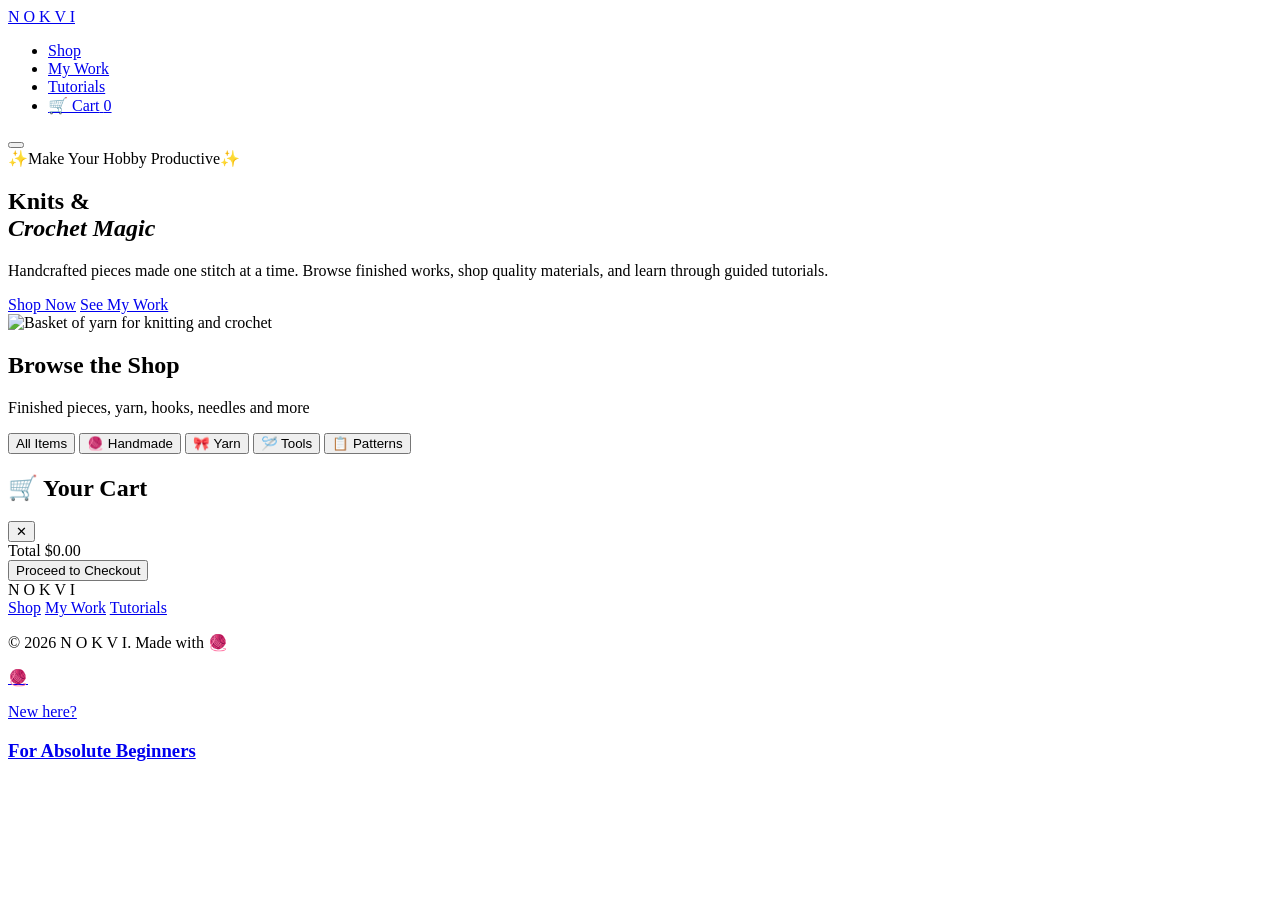
==== index.html @ 4a903697 "modified homepage" ====
<!DOCTYPE html>
<html lang="en">
<head>
  <meta charset="UTF-8" />
  <meta name="viewport" content="width=device-width, initial-scale=1.0" />
  <title>N O K V I — Handmade Knit & Crochet Shop</title>
  <link rel="preconnect" href="https://fonts.googleapis.com" />
  <link rel="preconnect" href="https://fonts.gstatic.com" crossorigin />
  <link href="https://fonts.googleapis.com/css2?family=Playfair+Display:ital,wght@0,700;1,400&family=Lato:wght@400;700&display=swap" rel="stylesheet" />
  <link rel="stylesheet" href="css/style.css" />
</head>
<body>

  <!-- ===== HEADER ===== -->
  <header class="site-header">
    <nav class="nav">
      <a href="index.html" class="nav__logo">N O K V I</a>
      <ul class="nav__links" id="navLinks">
        <li><a href="index.html" class="active">Shop</a></li>
        <li><a href="gallery.html">My Work</a></li>
        <li><a href="tutorials.html">Tutorials</a></li>
        <li>
          <a href="#" class="nav__cart-btn" id="cartOpenBtn" aria-label="Open cart">
            <span>🛒 Cart</span>
            <span class="cart-count" id="cartCount">0</span>
          </a>
        </li>
      </ul>
      <button class="nav__hamburger" id="hamburger" aria-label="Toggle navigation">
        <span></span><span></span><span></span>
      </button>
    </nav>
  </header>

  <!-- ===== HERO ===== -->
  <section class="hero">
    <div class="hero__inner">
      <div class="hero__text">
        <span class="hero__badge">✨Make Your Hobby Productive✨</span>
        <h1 class="hero__title">Knits &<br><em>Crochet Magic</em></h1>
        <p class="hero__subtitle">
          Handcrafted pieces made one stitch at a time. Browse finished works,
          shop quality materials, and learn through guided tutorials.
        </p>
        <div class="hero__actions">
          <a href="#products" class="btn btn--primary">Shop Now</a>
          <a href="gallery.html" class="btn btn--outline">See My Work</a>
        </div>
      </div>
      <div class="hero__image">
        <div class="hero__image-placeholder">
  <img src="assets/basket_of_yarn.jpg" alt="Basket of yarn for knitting and crochet">
 </div>
    </div>
  </section>

  <!-- ===== MAIN SHOP ===== -->
  <main>
    <div class="section" id="products">
      <div class="section__header">
        <h2>Browse the Shop</h2>
        <p>Finished pieces, yarn, hooks, needles and more</p>
      </div>

      <!-- Filter bar -->
      <div class="filter-bar" id="filterBar" role="group" aria-label="Filter products by category">
        <button class="filter-btn active" data-filter="all">All Items</button>
        <button class="filter-btn" data-filter="handmade">🧶 Handmade</button>
        <button class="filter-btn" data-filter="yarn">🎀 Yarn</button>
        <button class="filter-btn" data-filter="tools">🪡 Tools</button>
        <button class="filter-btn" data-filter="patterns">📋 Patterns</button>
      </div>

      <!-- Products grid -->
      <div class="products-grid" id="productsGrid" aria-live="polite"></div>
    </div>
  </main>

  <!-- ===== CART SIDEBAR ===== -->
  <div class="cart-overlay" id="cartOverlay" role="dialog" aria-modal="true" aria-label="Shopping cart"></div>
  <aside class="cart-sidebar" id="cartSidebar">
    <div class="cart-sidebar__header">
      <h2>🛒 Your Cart</h2>
      <button class="cart-close-btn" id="cartCloseBtn" aria-label="Close cart">✕</button>
    </div>
    <div class="cart-items" id="cartItems"></div>
    <div class="cart-sidebar__footer">
      <div class="cart-total">
        <span>Total</span>
        <span id="cartTotal">$0.00</span>
      </div>
      <button class="btn btn--primary btn--full" id="checkoutBtn">Proceed to Checkout</button>
    </div>
  </aside>

  <!-- ===== TOAST ===== -->
  <div class="toast" id="toast" role="alert" aria-live="assertive"></div>

  <!-- ===== FOOTER ===== -->
  <footer class="site-footer">
    <div class="footer__inner">
      <div class="footer__logo">N O K V I</div>
      <nav class="footer__links">
        <a href="index.html">Shop</a>
        <a href="gallery.html">My Work</a>
        <a href="tutorials.html">Tutorials</a>
      </nav>
      <p class="footer__copy">© 2026 N O K V I. Made with 🧶</p>
    </div>
  </footer>

  <script type="module" src="js/main.js"></script>

  <div class="beginner-float">

  <a href="begginers.html" class="beginner-float__card">

    <div class="beginner-float__icon">🧶</div>

    <div>
      <p class="beginner-float__small">
        New here?
      </p>

      <h3 class="beginner-float__title">
        For Absolute Beginners
      </h3>
    </div>

  </a>

</div>
 

</body>
</html>
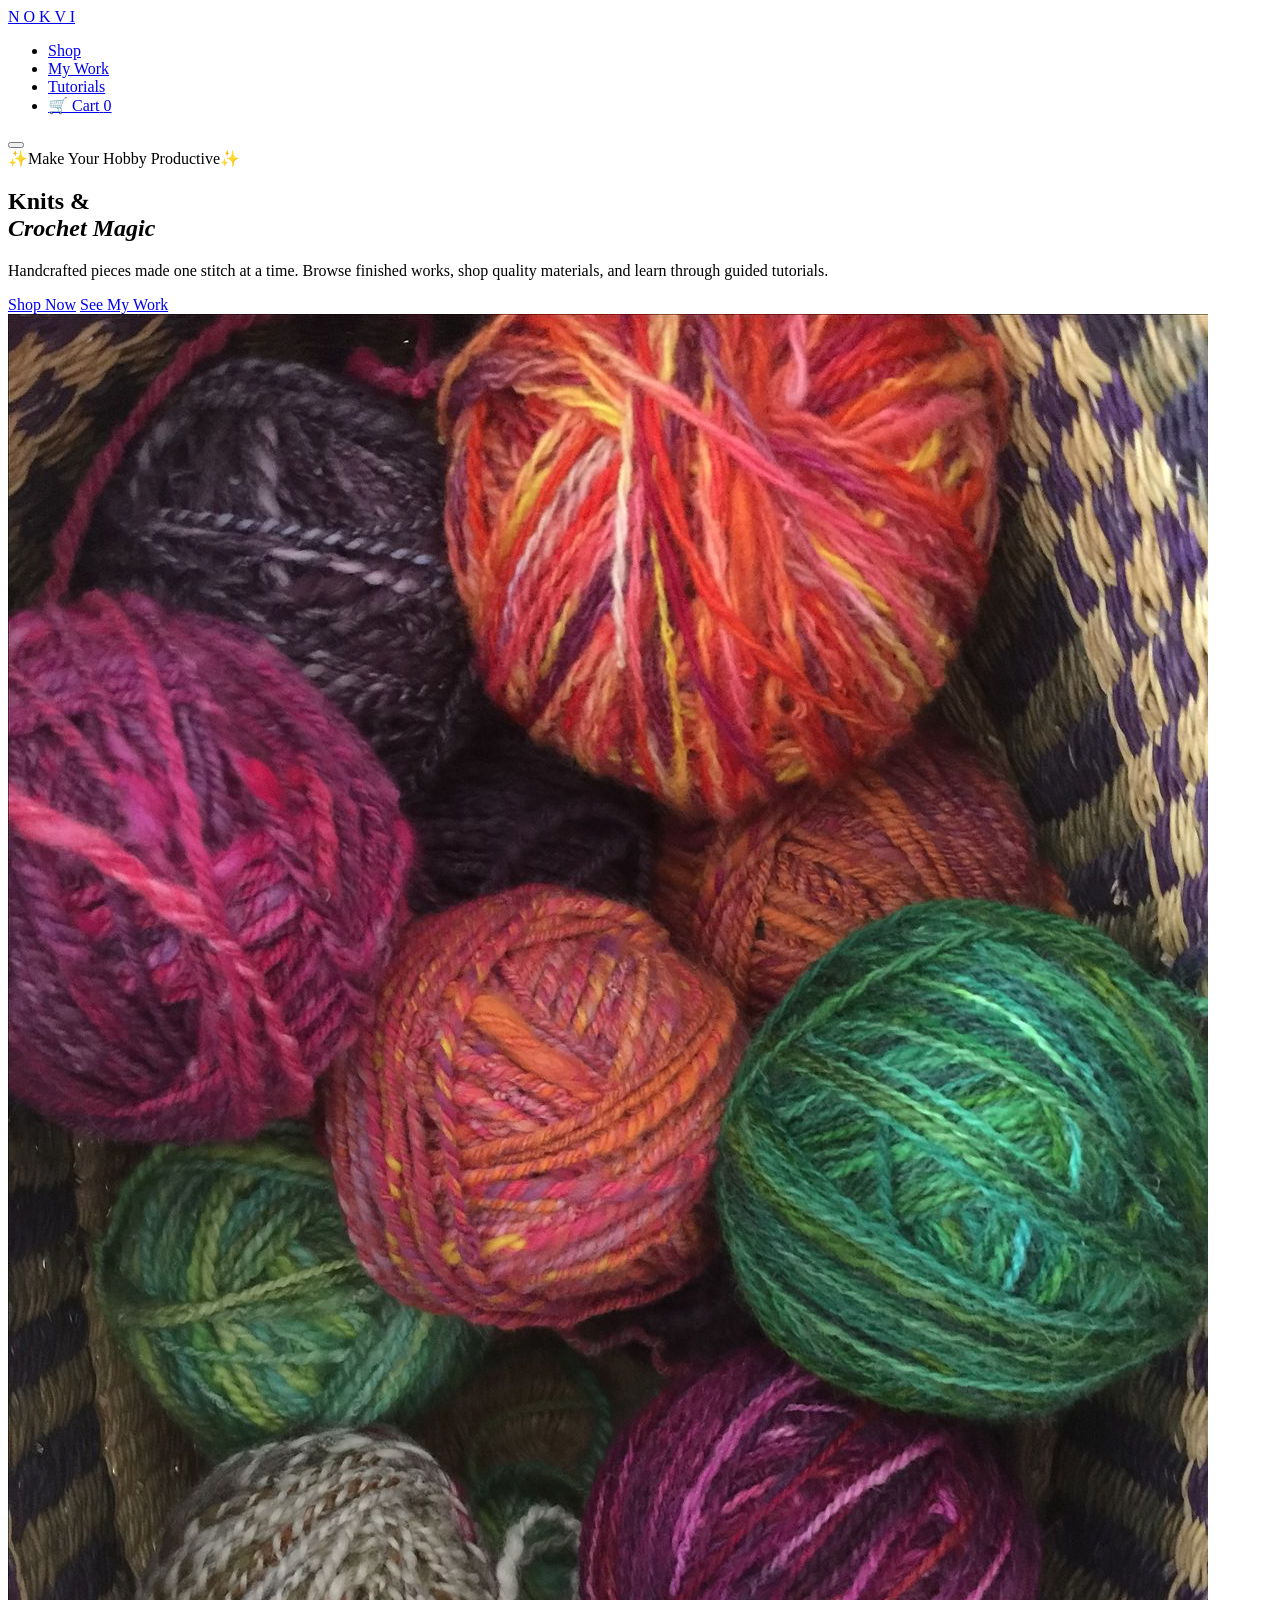
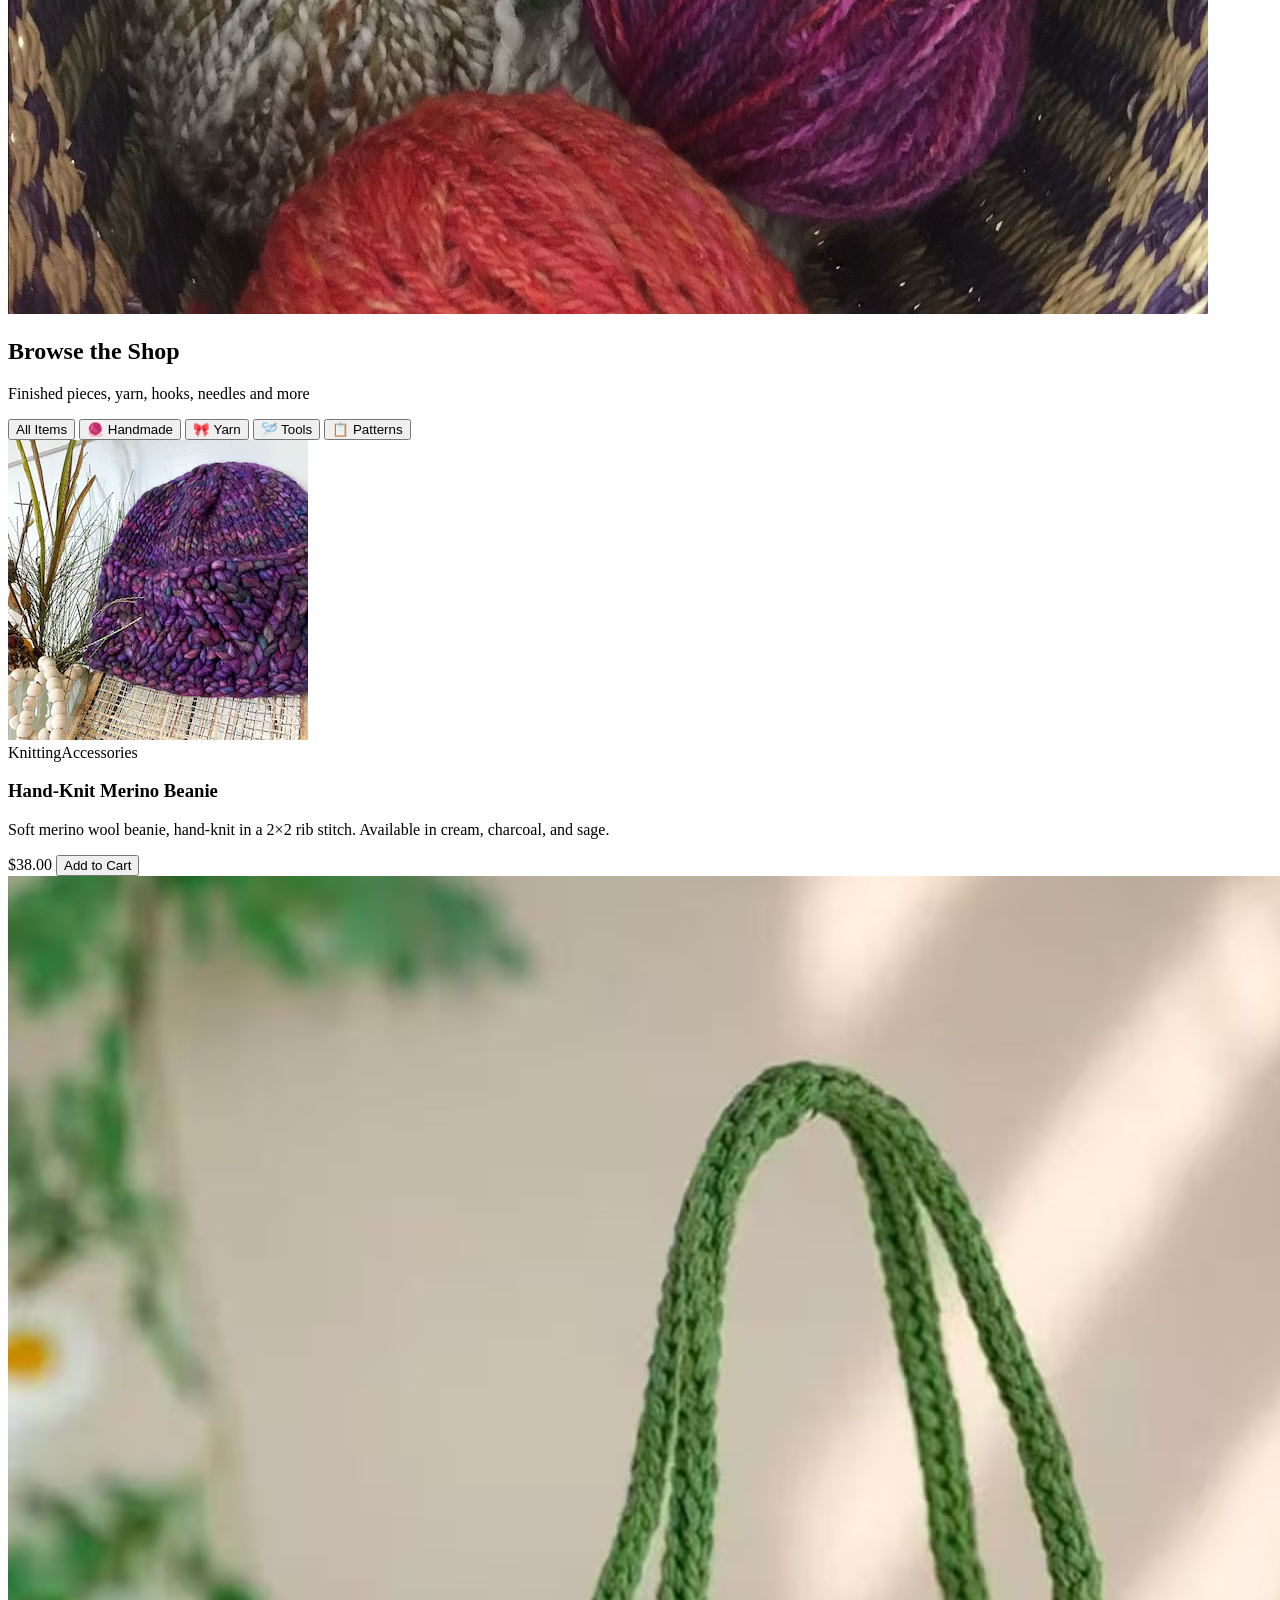
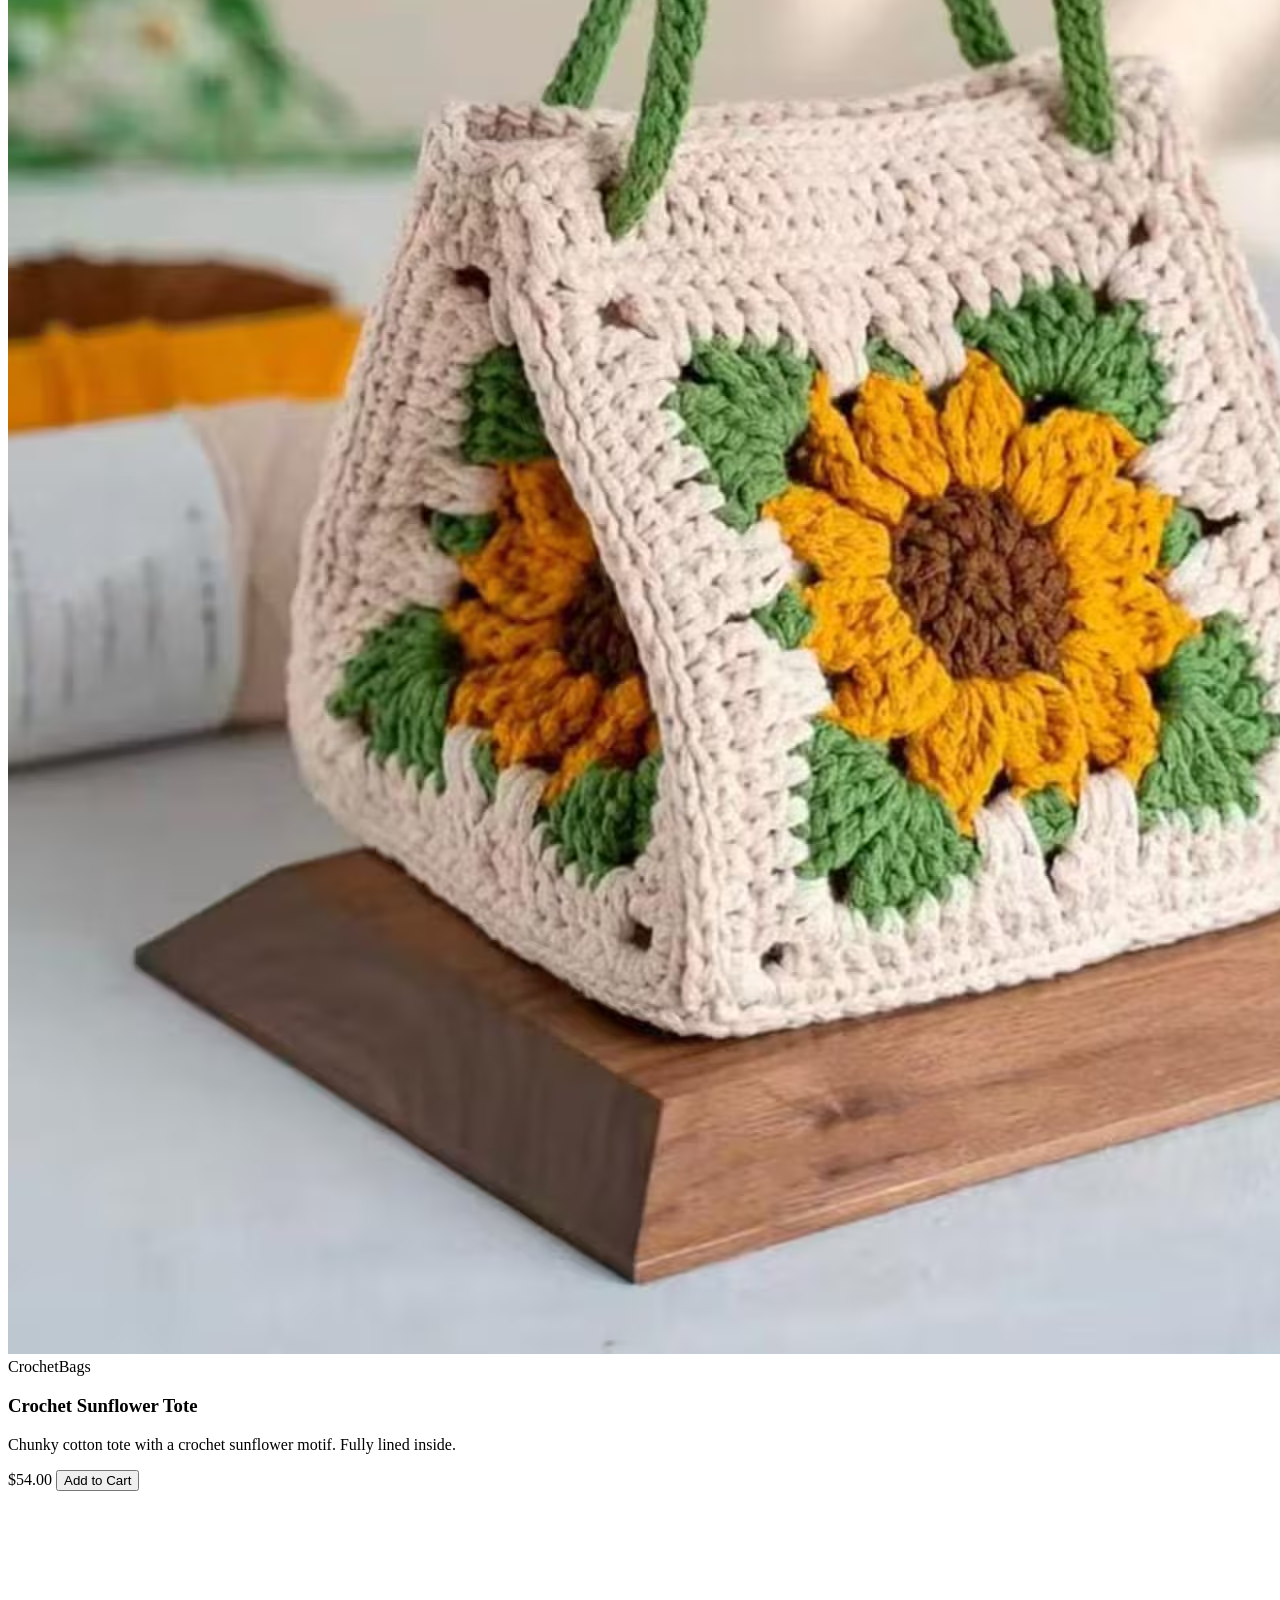
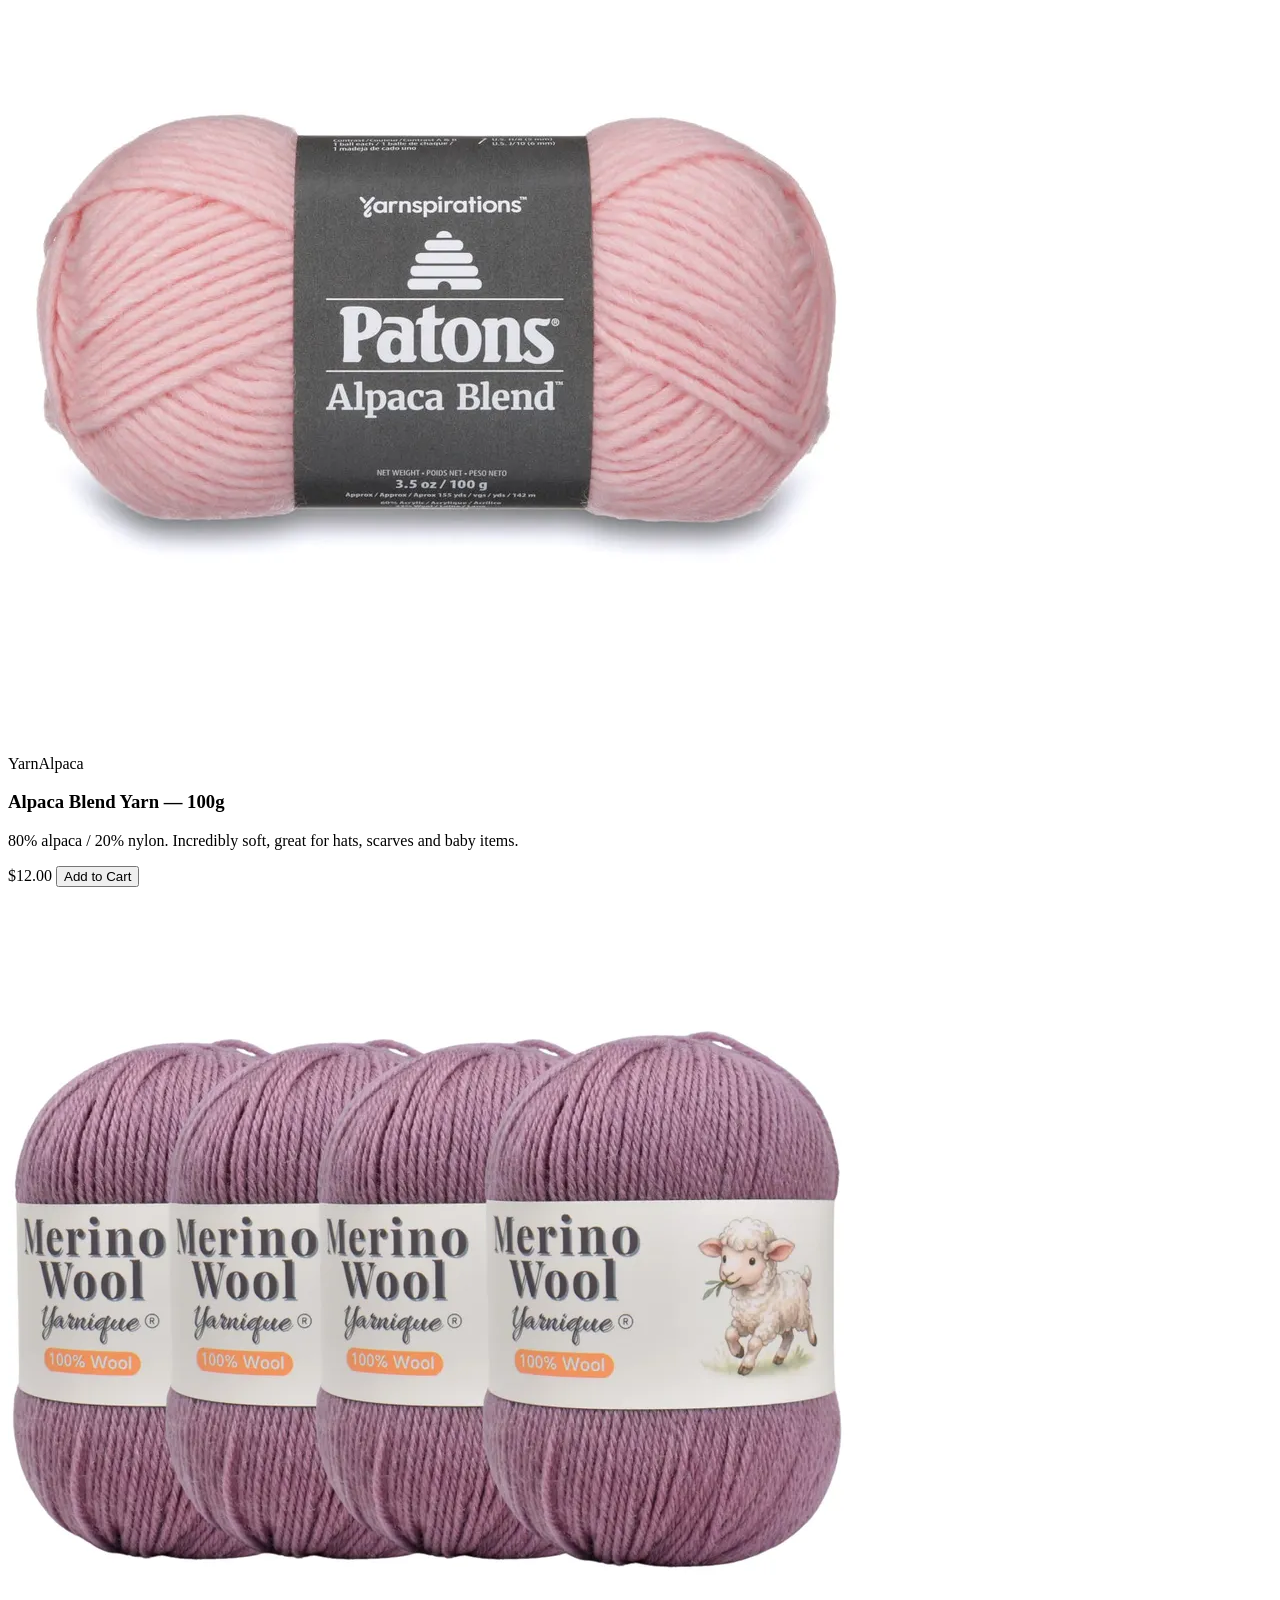
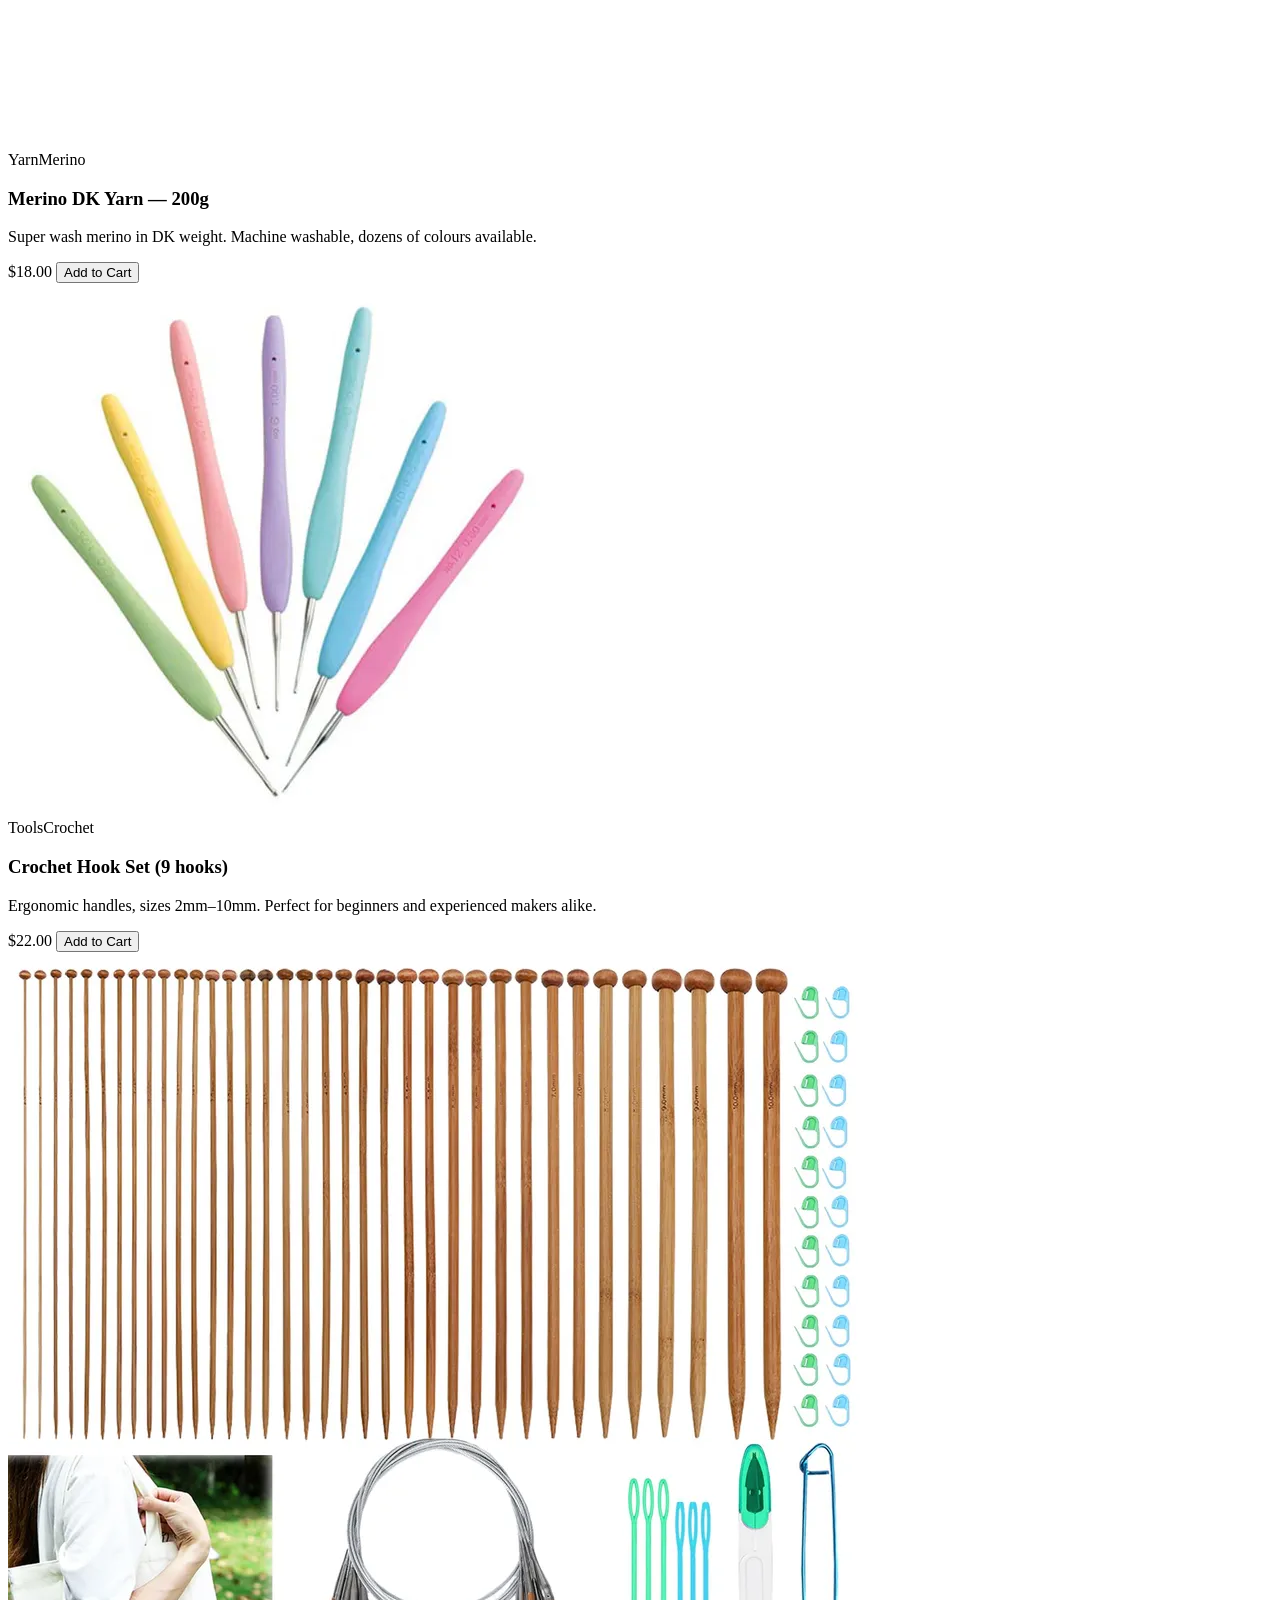
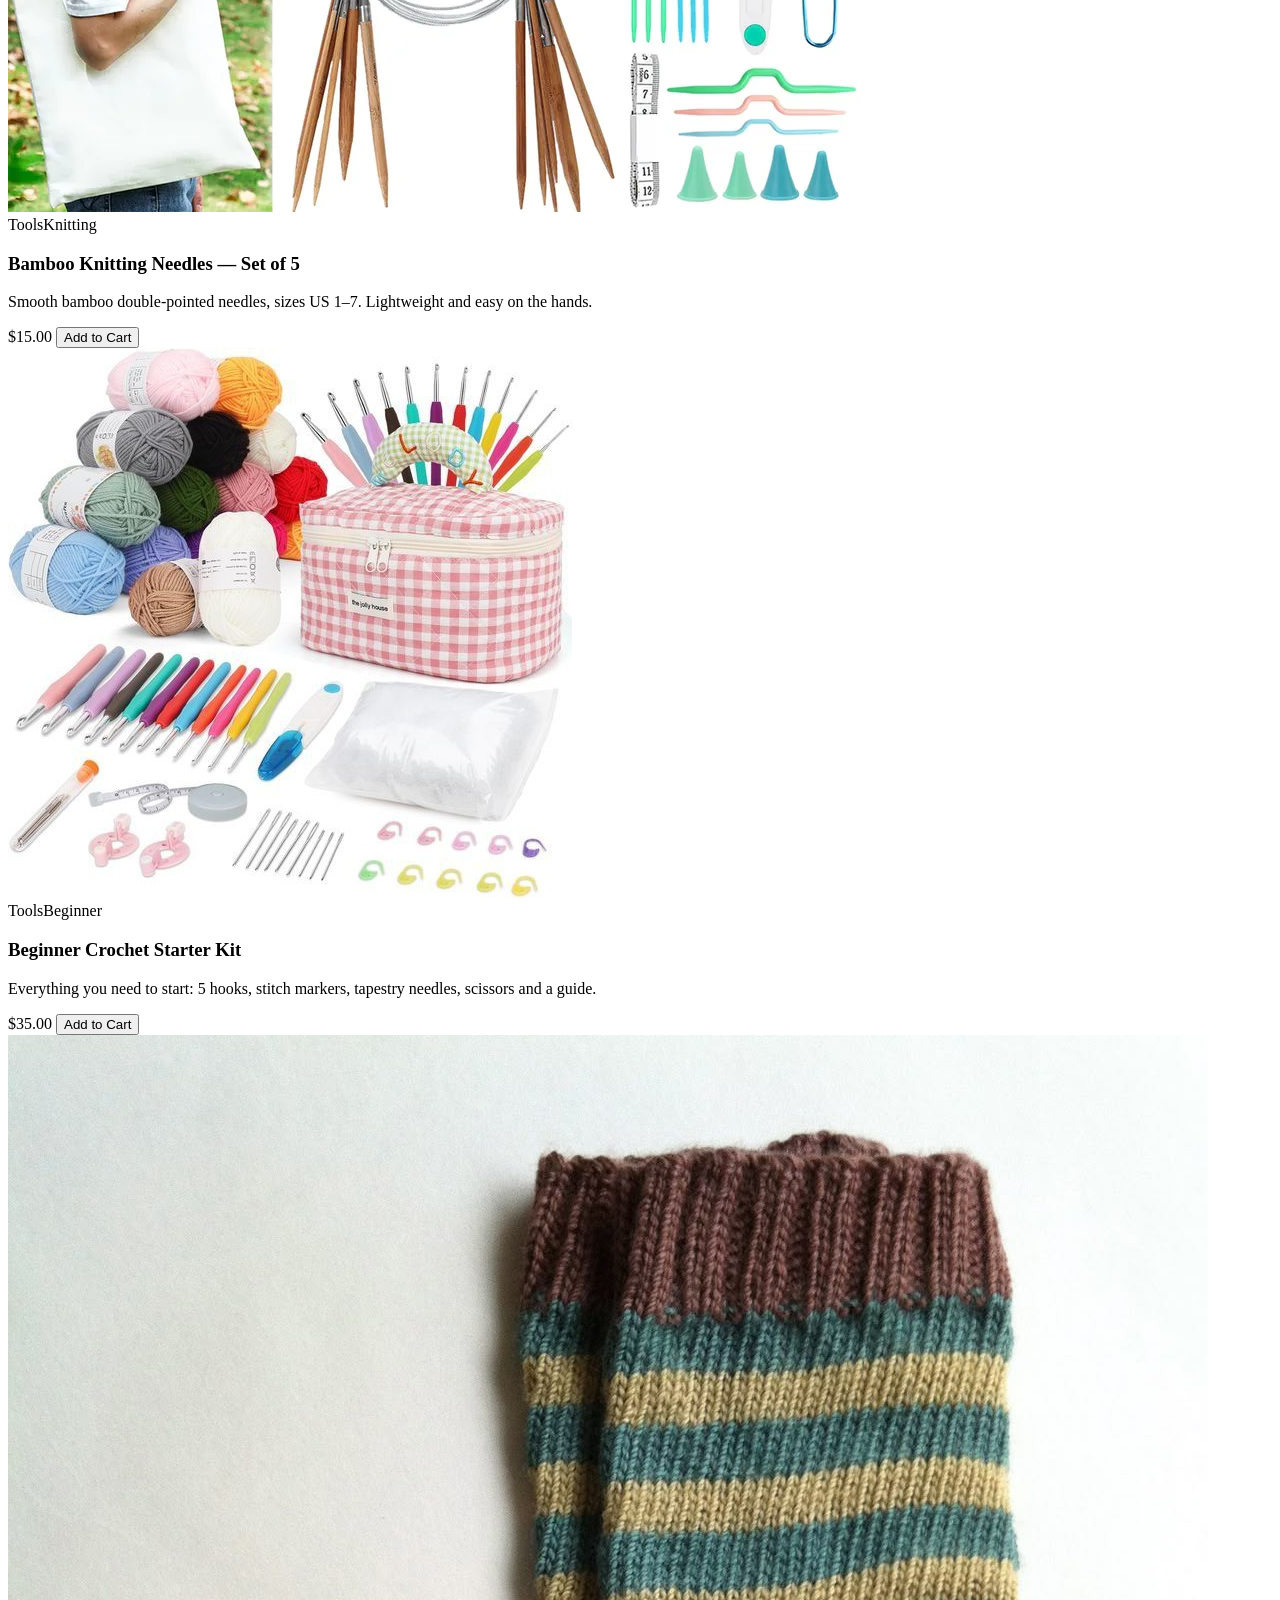
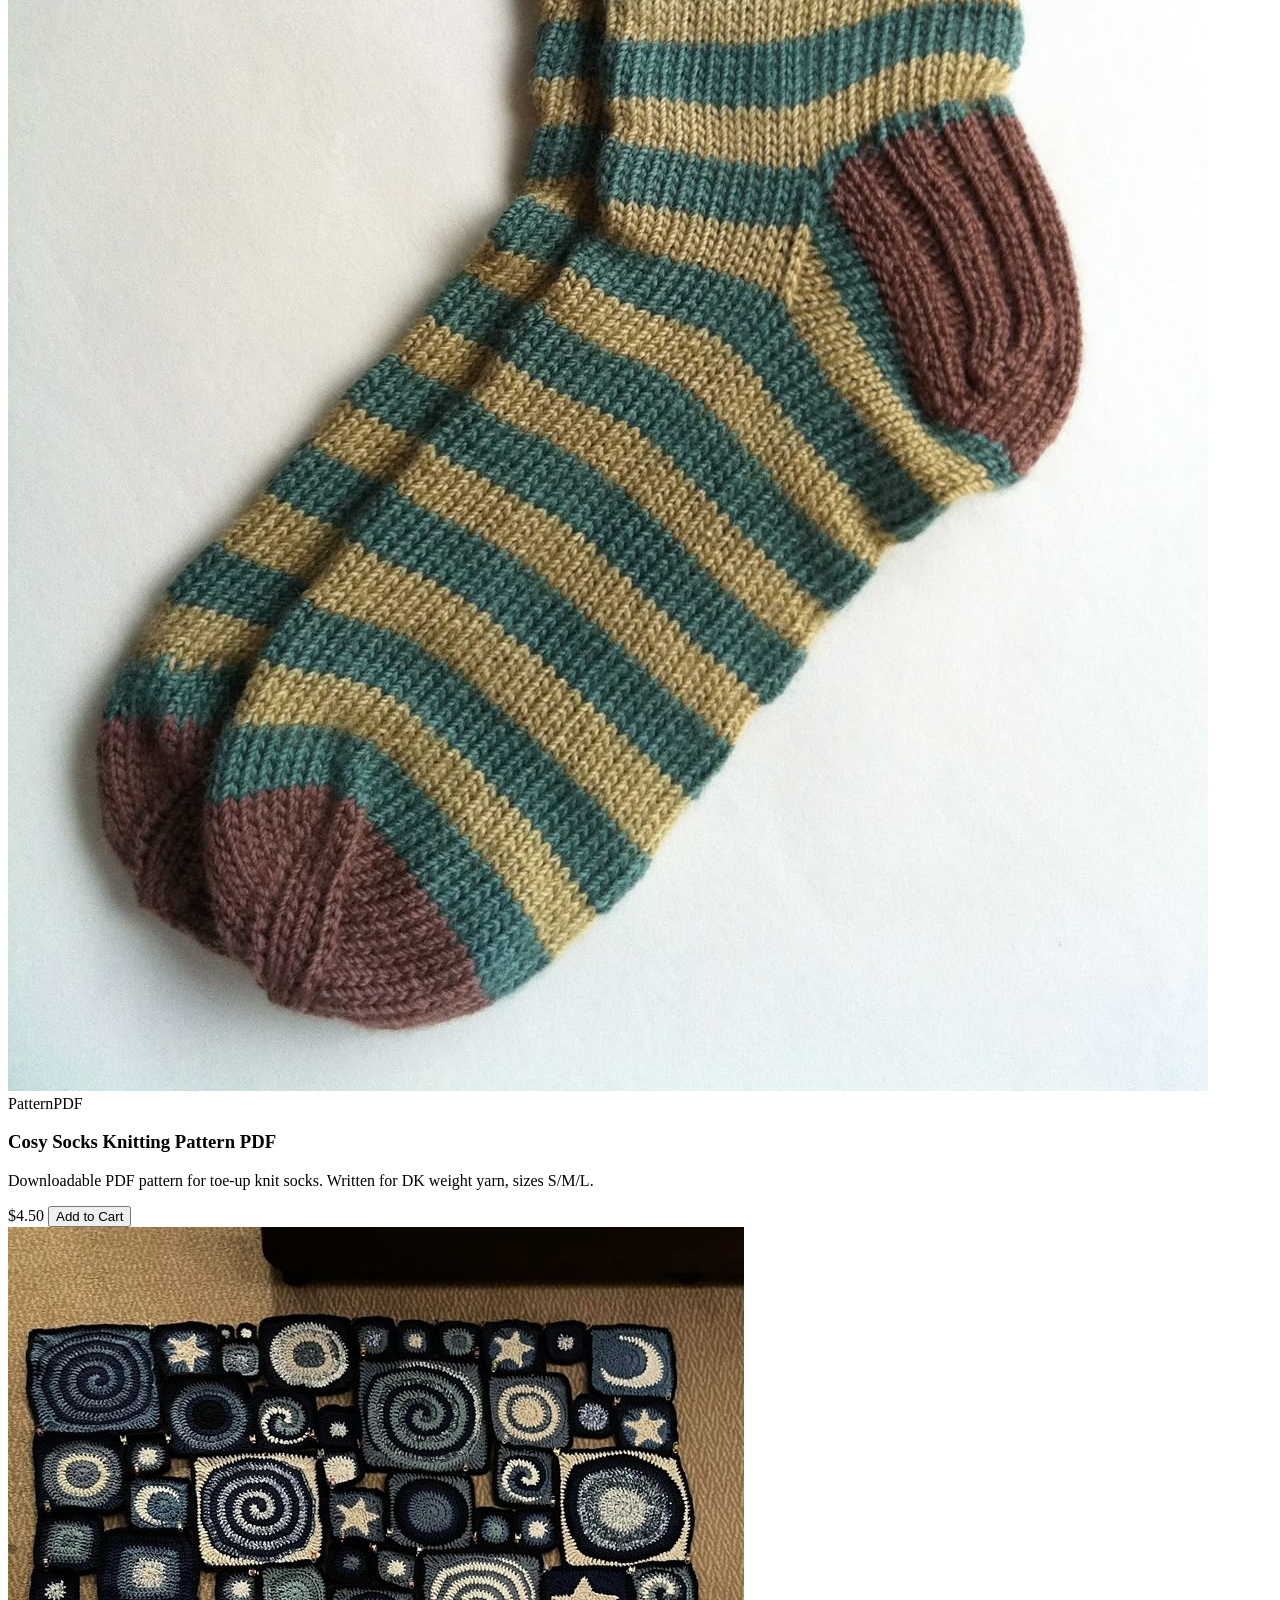
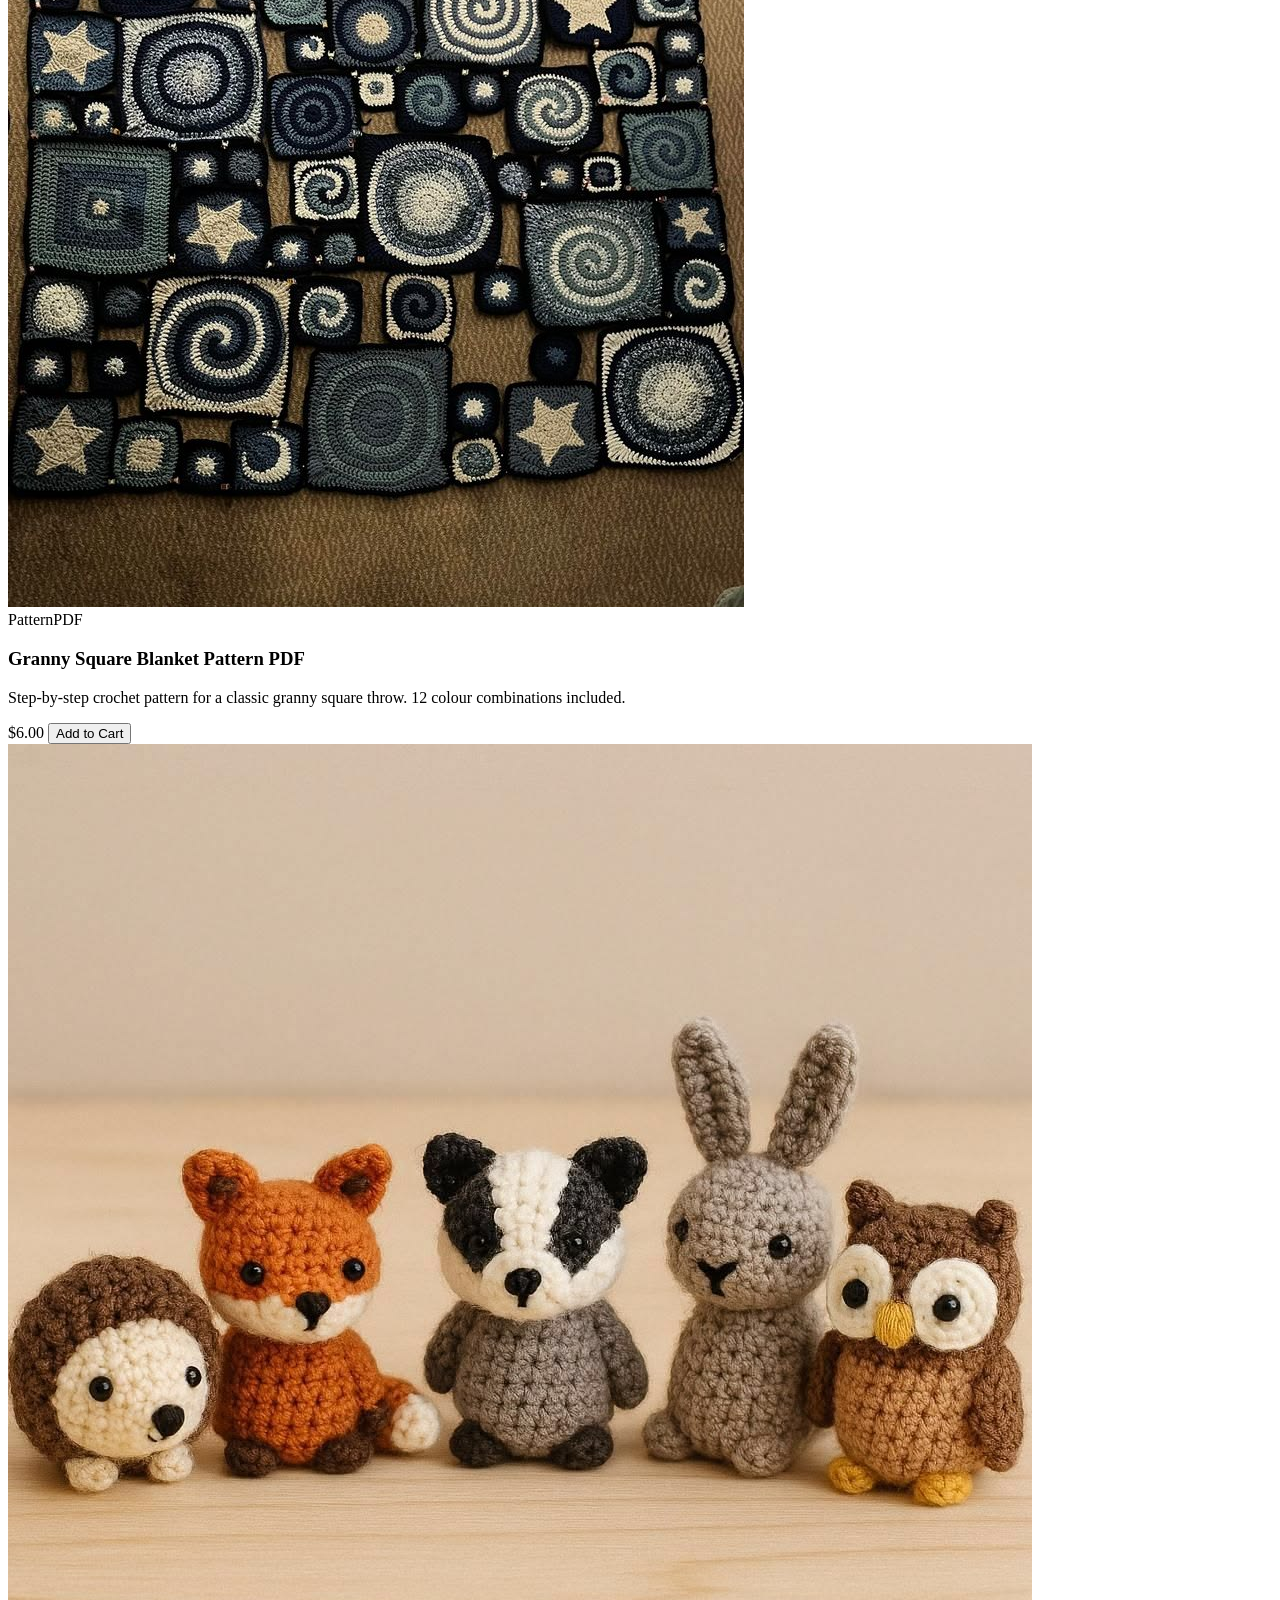
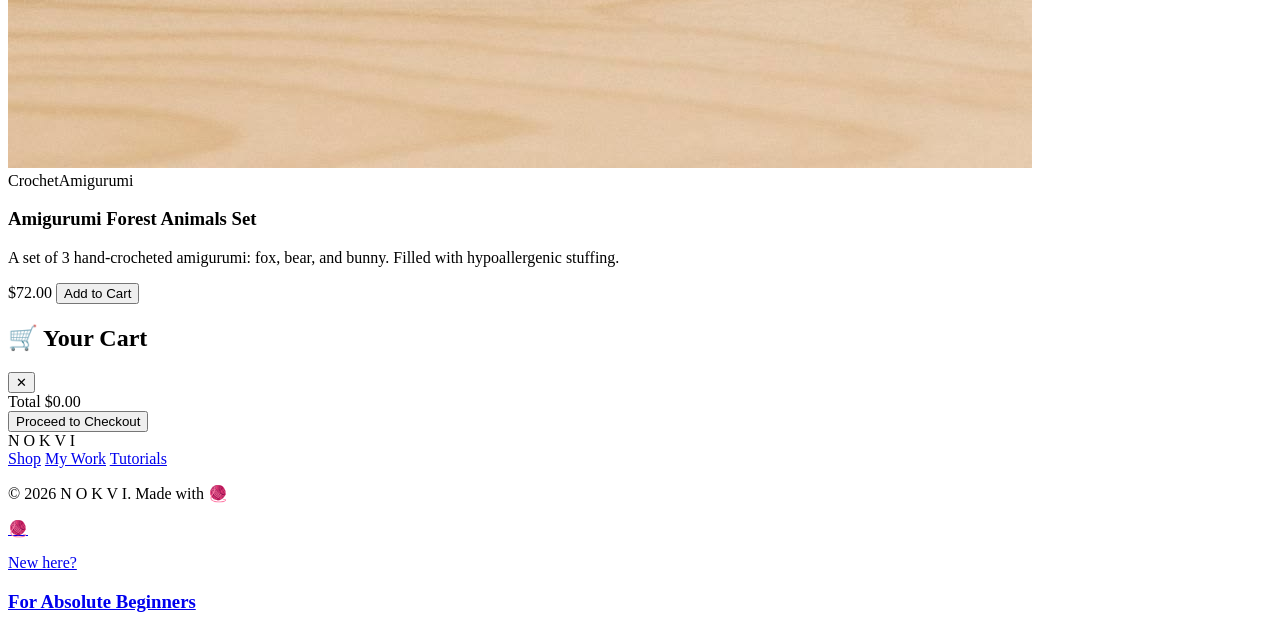
==== commit 03452471: "separated css file and devided them nice and clear, changed link names" ====
--- a/index.html
+++ b/index.html
@@ -7,7 +7,9 @@
   <link rel="preconnect" href="https://fonts.googleapis.com" />
   <link rel="preconnect" href="https://fonts.gstatic.com" crossorigin />
   <link href="https://fonts.googleapis.com/css2?family=Playfair+Display:ital,wght@0,700;1,400&family=Lato:wght@400;700&display=swap" rel="stylesheet" />
-  <link rel="stylesheet" href="css/style.css" />
+  
+  <link rel="stylesheet" href="base.css">
+  <link rel="stylesheet" href="home.css">
 </head>
 <body>
 
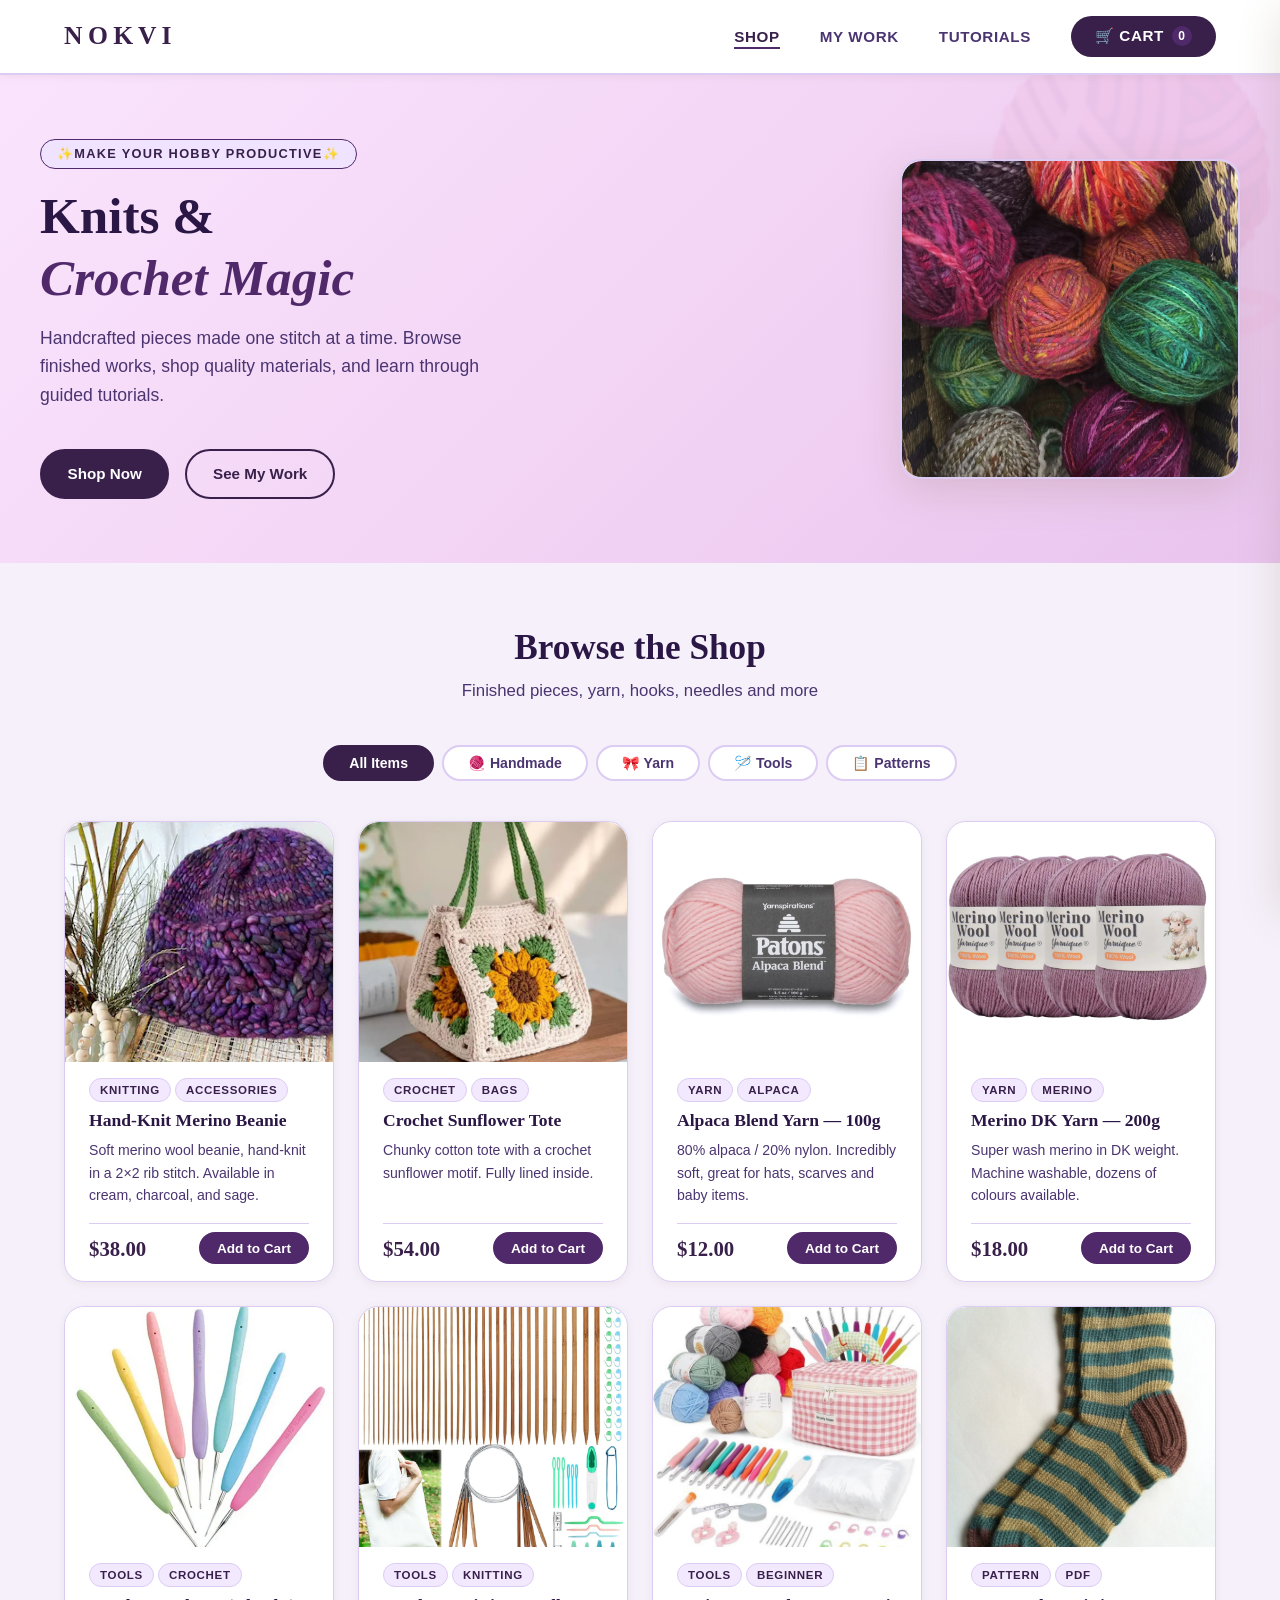
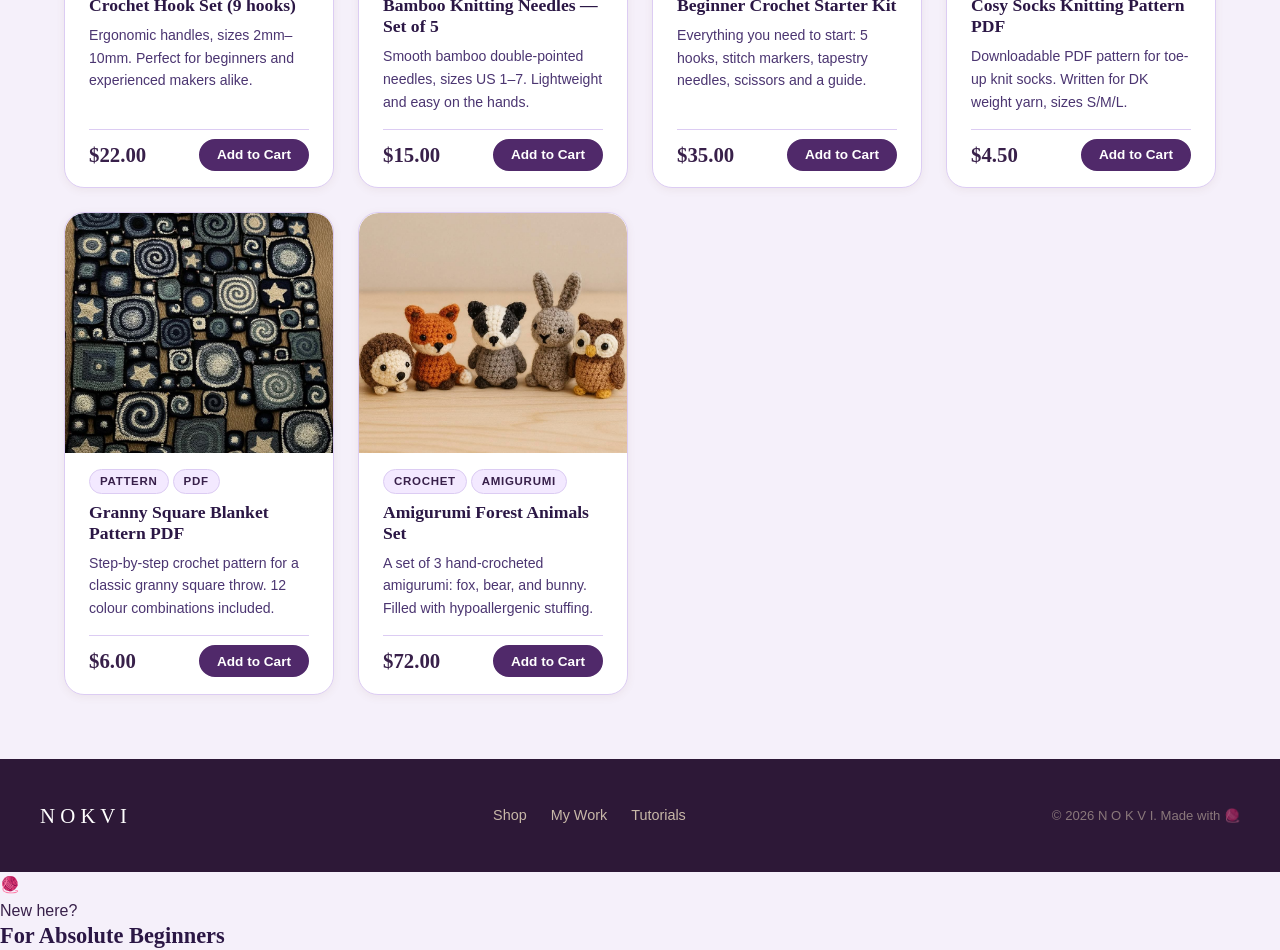
==== commit 64ef1f84: "home shmome" ====
--- a/index.html
+++ b/index.html
@@ -8,8 +8,8 @@
   <link rel="preconnect" href="https://fonts.gstatic.com" crossorigin />
   <link href="https://fonts.googleapis.com/css2?family=Playfair+Display:ital,wght@0,700;1,400&family=Lato:wght@400;700&display=swap" rel="stylesheet" />
   
-  <link rel="stylesheet" href="base.css">
-  <link rel="stylesheet" href="home.css">
+  <link rel="stylesheet" href="css/base.css">
+  <link rel="stylesheet" href="css/home.css">
 </head>
 <body>
 
--- a/css/base.css
+++ b/css/base.css
@@ -0,0 +1,452 @@
+/* =============================================
+   CSS CUSTOM PROPERTIES
+   ============================================= */
+:root {
+  --color-bg: #f5f0fa;
+  --color-surface: #ffffff;
+
+  --color-primary: #38204a;
+  --color-primary-light: #4c266a;
+
+  --color-accent: #50296a;
+  --color-accent-soft: #efe3ff;
+
+  --color-text: #2b1745;
+  --color-text-muted: #4b3571;
+
+  --color-border: #dcccf3;
+
+  --color-success: #5a8a6a;
+  --color-error: #b05050;
+
+  --color-tag-bg: #f3e9ff;
+
+  --font-display: 'Playfair Display', Georgia, serif;
+  --font-body: 'Lato', 'Helvetica Neue', sans-serif;
+
+  --space-xs: 0.25rem;
+  --space-sm: 0.5rem;
+  --space-md: 1rem;
+  --space-lg: 1.5rem;
+  --space-xl: 2.5rem;
+  --space-2xl: 4rem;
+
+  --radius-sm: 4px;
+  --radius-md: 10px;
+  --radius-lg: 20px;
+  --radius-full: 999px;
+
+  --shadow-sm: 0 2px 8px rgba(124, 92, 62, 0.08);
+  --shadow-md: 0 6px 24px rgba(124, 92, 62, 0.13);
+  --shadow-lg: 0 12px 40px rgba(124, 92, 62, 0.18);
+
+  --transition: 0.22s ease;
+}
+
+/* =============================================
+   RESET & BASE
+   ============================================= */
+*, *::before, *::after { box-sizing: border-box; margin: 0; padding: 0; }
+
+html { scroll-behavior: smooth; }
+
+body {
+  font-family: var(--font-body);
+  background: var(--color-bg);
+  color: var(--color-text);
+  line-height: 1.6;
+  min-height: 100vh;
+  display: flex;
+  flex-direction: column;
+}
+
+img { max-width: 100%; height: auto; display: block; }
+
+a { color: var(--color-primary); text-decoration: none; }
+
+ul { list-style: none; }
+
+/* =============================================
+   TYPOGRAPHY
+   ============================================= */
+h1, h2, h3, h4 {
+  font-family: var(--font-display);
+  font-weight: 700;
+  line-height: 1.2;
+  color: var(--color-text);
+}
+
+h1 { font-size: clamp(2rem, 5vw, 3.2rem); }
+h2 { font-size: clamp(1.5rem, 3vw, 2.2rem); }
+h3 { font-size: clamp(1.1rem, 2vw, 1.4rem); }
+
+/* =============================================
+   HEADER & NAV
+   ============================================= */
+.site-header {
+  background: var(--color-surface);
+  border-bottom: 2px solid var(--color-border);
+  position: sticky;
+  top: 0;
+  z-index: 100;
+  box-shadow: var(--shadow-sm);
+}
+
+.nav {
+  max-width: 1200px;
+  margin: 0 auto;
+  padding: var(--space-md) var(--space-lg);
+  display: flex;
+  align-items: center;
+  justify-content: space-between;
+  gap: var(--space-md);
+}
+
+.nav__logo {
+  font-family: var(--font-display);
+  font-size: 1.6rem;
+  font-weight: 700;
+  color: var(--color-primary);
+  letter-spacing: -0.5px;
+  white-space: nowrap;
+}
+
+.nav__logo span {
+  color: var(--color-accent);
+}
+
+.nav__links {
+  display: flex;
+  align-items: center;
+  gap: var(--space-xl);
+}
+
+.nav__links a {
+  font-size: 0.95rem;
+  font-weight: 600;
+  color: var(--color-text-muted);
+  letter-spacing: 0.04em;
+  text-transform: uppercase;
+  transition: color var(--transition);
+  position: relative;
+}
+
+.nav__links a::after {
+  content: '';
+  position: absolute;
+  bottom: -4px; left: 0; right: 0;
+  height: 2px;
+  background: var(--color-accent);
+  transform: scaleX(0);
+  transition: transform var(--transition);
+}
+
+.nav__links a:hover,
+.nav__links a.active {
+  color: var(--color-primary);
+}
+
+.nav__links a:hover::after,
+.nav__links a.active::after {
+  transform: scaleX(1);
+}
+
+.nav__cart-btn {
+  display: flex;
+  align-items: center;
+  gap: var(--space-sm);
+  background: var(--color-primary);
+  color: white !important;
+  padding: var(--space-sm) var(--space-lg);
+  border-radius: var(--radius-full);
+  font-size: 0.9rem;
+  font-weight: 700;
+  transition: background var(--transition), transform var(--transition);
+}
+
+.nav__cart-btn::after { display: none !important; }
+
+.nav__cart-btn:hover {
+  background: var(--color-primary-light);
+  transform: translateY(-1px);
+  color: white !important;
+}
+
+.cart-count {
+  background: var(--color-accent);
+  color: white;
+  border-radius: var(--radius-full);
+  font-size: 0.75rem;
+  font-weight: 700;
+  min-width: 20px;
+  height: 20px;
+  display: inline-flex;
+  align-items: center;
+  justify-content: center;
+  padding: 0 5px;
+}
+
+.nav__hamburger {
+  display: none;
+  flex-direction: column;
+  gap: 5px;
+  background: none;
+  border: none;
+  cursor: pointer;
+  padding: var(--space-sm);
+}
+
+.nav__hamburger span {
+  display: block;
+  width: 24px;
+  height: 2px;
+  background: var(--color-primary);
+  border-radius: 2px;
+  transition: var(--transition);
+}
+
+/* =============================================
+   BUTTONS
+   ============================================= */
+.btn {
+  display: inline-flex;
+  align-items: center;
+  justify-content: center;
+  gap: var(--space-sm);
+  padding: 0.7rem 1.6rem;
+  border-radius: var(--radius-full);
+  font-family: var(--font-body);
+  font-size: 0.95rem;
+  font-weight: 700;
+  cursor: pointer;
+  border: 2px solid transparent;
+  transition: all var(--transition);
+  white-space: nowrap;
+}
+
+.btn--primary {
+  background: var(--color-primary);
+  color: white;
+  border-color: var(--color-primary);
+}
+
+.btn--primary:hover {
+  background: var(--color-primary-light);
+  border-color: var(--color-primary-light);
+  transform: translateY(-2px);
+  box-shadow: var(--shadow-md);
+}
+
+.btn--outline {
+  background: transparent;
+  color: var(--color-primary);
+  border-color: var(--color-primary);
+}
+
+.btn--outline:hover {
+  background: var(--color-primary);
+  color: white;
+  transform: translateY(-2px);
+}
+
+.btn--accent {
+  background: var(--color-accent);
+  color: white;
+  border-color: var(--color-accent);
+}
+
+.btn--accent:hover {
+  background: var(--color-primary);
+  border-color: var(--color-primary);
+  transform: translateY(-2px);
+  box-shadow: var(--shadow-md);
+}
+
+.btn--sm {
+  padding: 0.4rem 1rem;
+  font-size: 0.85rem;
+}
+
+.btn--full { width: 100%; }
+
+/* =============================================
+   SECTION WRAPPER
+   ============================================= */
+.section {
+  padding: var(--space-2xl) var(--space-lg);
+  max-width: 1200px;
+  margin: 0 auto;
+  width: 100%;
+}
+
+.section__header {
+  text-align: center;
+  margin-bottom: var(--space-xl);
+}
+
+.section__header p {
+  color: var(--color-text-muted);
+  font-size: 1.05rem;
+  margin-top: var(--space-sm);
+}
+
+/* =============================================
+   LOADING & ERROR STATES
+   ============================================= */
+.loading-state {
+  display: none;
+  flex-direction: column;
+  align-items: center;
+  justify-content: center;
+  gap: var(--space-md);
+  padding: var(--space-2xl) 0;
+  color: var(--color-text-muted);
+  font-family: var(--font-display);
+  font-style: italic;
+  font-size: 1.1rem;
+}
+
+.loading-state.visible { display: flex; }
+
+.spinner {
+  width: 44px;
+  height: 44px;
+  border: 4px solid var(--color-border);
+  border-top-color: var(--color-primary);
+  border-radius: 50%;
+  animation: spin 0.9s linear infinite;
+}
+
+.error-state {
+  display: none;
+  align-items: center;
+  justify-content: center;
+  flex-direction: column;
+  gap: var(--space-md);
+  padding: var(--space-2xl) 0;
+  color: var(--color-error);
+  text-align: center;
+}
+
+.error-state.visible { display: flex; }
+
+.error-state__icon { font-size: 2.5rem; }
+
+/* =============================================
+   FOOTER
+   ============================================= */
+.site-footer {
+  background: #2d1837;
+  color: #c8b8a8;
+  padding: var(--space-xl) var(--space-lg);
+  margin-top: auto;
+}
+
+.footer__inner {
+  max-width: 1200px;
+  margin: 0 auto;
+  display: flex;
+  align-items: center;
+  justify-content: space-between;
+  gap: var(--space-lg);
+  flex-wrap: wrap;
+}
+
+.footer__logo {
+  font-family: var(--font-display);
+  font-size: 1.3rem;
+  color: #ffffff;
+}
+
+.footer__links {
+  display: flex;
+  gap: var(--space-lg);
+}
+
+.footer__links a {
+  color: #c8b8a8;
+  font-size: 0.9rem;
+  transition: color var(--transition);
+}
+
+.footer__links a:hover { color: var(--color-accent); }
+
+.footer__copy {
+  font-size: 0.82rem;
+  opacity: 0.6;
+}
+
+/* =============================================
+   TOAST NOTIFICATION
+   ============================================= */
+.toast {
+  position: fixed;
+  bottom: var(--space-xl);
+  right: var(--space-xl);
+  background: var(--color-text);
+  color: white;
+  padding: var(--space-md) var(--space-lg);
+  border-radius: var(--radius-md);
+  font-size: 0.9rem;
+  font-weight: 600;
+  box-shadow: var(--shadow-lg);
+  z-index: 500;
+  transform: translateY(80px);
+  opacity: 0;
+  transition: transform 0.3s ease, opacity 0.3s ease;
+  max-width: 300px;
+}
+
+.toast.show {
+  transform: translateY(0);
+  opacity: 1;
+}
+
+.toast.success { background: var(--color-success); }
+.toast.error { background: var(--color-error); }
+
+/* =============================================
+   ANIMATIONS
+   ============================================= */
+@keyframes fadeUp {
+  from { opacity: 0; transform: translateY(18px); }
+  to   { opacity: 1; transform: translateY(0); }
+}
+
+@keyframes spin {
+  to { transform: rotate(360deg); }
+}
+
+/* =============================================
+   GLOBAL RESPONSIVE
+   ============================================= */
+@media (max-width: 900px) {
+  .hero__image { display: none; }
+  .hero__inner { flex-direction: column; text-align: center; }
+  .hero__subtitle { max-width: 100%; }
+  .hero__actions { justify-content: center; }
+  .form-grid { grid-template-columns: 1fr; }
+}
+
+@media (max-width: 600px) {
+  .nav__links { display: none; }
+  .nav__links.open {
+    display: flex;
+    flex-direction: column;
+    position: absolute;
+    top: 64px; left: 0; right: 0;
+    background: var(--color-surface);
+    padding: var(--space-lg);
+    border-bottom: 2px solid var(--color-border);
+    gap: var(--space-lg);
+    z-index: 99;
+    box-shadow: var(--shadow-md);
+  }
+
+  .nav__hamburger { display: flex; }
+  .nav__cart-btn span:first-child { display: none; }
+
+  .section { padding: var(--space-xl) var(--space-md); }
+  .footer__inner { flex-direction: column; text-align: center; }
+  .footer__links { justify-content: center; }
+}
--- a/css/home.css
+++ b/css/home.css
@@ -0,0 +1,374 @@
+/* =============================================
+   HERO
+   ============================================= */
+.hero {
+  background: linear-gradient(135deg, #fae4fd 0%, #f3d5f5 50%, #e9c4ee 100%);
+  padding: var(--space-2xl) var(--space-lg);
+  position: relative;
+  overflow: hidden;
+}
+
+.hero::before {
+  content: '🧶';
+  position: absolute;
+  font-size: 18rem;
+  opacity: 0.06;
+  right: -2rem;
+  top: -2rem;
+  line-height: 1;
+  pointer-events: none;
+}
+
+.hero__inner {
+  max-width: 1200px;
+  margin: 0 auto;
+  display: flex;
+  align-items: center;
+  gap: var(--space-2xl);
+}
+
+.hero__text { flex: 1; animation: fadeUp 0.7s ease both; }
+
+.hero__badge {
+  display: inline-block;
+  background: var(--color-accent-soft);
+  color: var(--color-primary);
+  font-size: 0.8rem;
+  font-weight: 700;
+  letter-spacing: 0.1em;
+  text-transform: uppercase;
+  padding: var(--space-xs) var(--space-md);
+  border-radius: var(--radius-full);
+  margin-bottom: var(--space-md);
+  border: 1px solid var(--color-accent);
+}
+
+.hero__title { margin-bottom: var(--space-md); }
+.hero__title em { color: var(--color-accent); font-style: italic; }
+
+.hero__subtitle {
+  color: var(--color-text-muted);
+  font-size: 1.1rem;
+  max-width: 480px;
+  margin-bottom: var(--space-xl);
+}
+
+.hero__actions {
+  display: flex;
+  gap: var(--space-md);
+  flex-wrap: wrap;
+}
+
+.hero__image {
+  flex: 0 0 340px;
+  animation: fadeUp 0.7s 0.2s ease both;
+}
+
+.hero__image-placeholder {
+  width: 340px;
+  height: 320px;
+  background: linear-gradient(135deg, var(--color-accent-soft), #e8c9a8);
+  border-radius: var(--radius-lg);
+  display: flex;
+  flex-direction: column;
+  align-items: center;
+  justify-content: center;
+  font-size: 5rem;
+  border: 2px solid var(--color-border);
+  gap: var(--space-md);
+  box-shadow: var(--shadow-lg);
+}
+
+/* =============================================
+   FILTER BAR
+   ============================================= */
+.filter-bar {
+  display: flex;
+  align-items: center;
+  gap: var(--space-sm);
+  flex-wrap: wrap;
+  margin-bottom: var(--space-xl);
+  justify-content: center;
+}
+
+.filter-btn {
+  padding: var(--space-sm) var(--space-lg);
+  border: 2px solid var(--color-border);
+  background: var(--color-surface);
+  color: var(--color-text-muted);
+  border-radius: var(--radius-full);
+  font-size: 0.88rem;
+  font-weight: 600;
+  cursor: pointer;
+  transition: all var(--transition);
+  font-family: var(--font-body);
+}
+
+.filter-btn:hover,
+.filter-btn.active {
+  border-color: var(--color-primary);
+  background: var(--color-primary);
+  color: white;
+}
+
+/* =============================================
+   PRODUCT GRID & CARDS
+   ============================================= */
+.products-grid {
+  display: grid;
+  grid-template-columns: repeat(auto-fill, minmax(260px, 1fr));
+  gap: var(--space-lg);
+}
+
+.product-card {
+  background: var(--color-surface);
+  border-radius: var(--radius-lg);
+  overflow: hidden;
+  border: 1px solid var(--color-border);
+  box-shadow: var(--shadow-sm);
+  transition: transform var(--transition), box-shadow var(--transition);
+  display: flex;
+  flex-direction: column;
+  animation: fadeUp 0.4s ease both;
+}
+
+.product-card:hover {
+  transform: translateY(-4px);
+  box-shadow: var(--shadow-md);
+}
+
+.product-card__image {
+  width: 100%;
+  height: 240px;
+  overflow: hidden;
+  border-radius: 20px 20px 0 0;
+}
+
+.product-card__image img {
+  width: 100%;
+  height: 100%;
+  object-fit: cover;
+  display: block;
+}
+
+.product-card__body {
+  padding: var(--space-md) var(--space-lg);
+  flex: 1;
+  display: flex;
+  flex-direction: column;
+  gap: var(--space-sm);
+}
+
+.product-card__tags {
+  display: flex;
+  gap: var(--space-xs);
+  flex-wrap: wrap;
+}
+
+.tag {
+  background: var(--color-tag-bg);
+  color: var(--color-primary);
+  font-size: 0.72rem;
+  font-weight: 700;
+  letter-spacing: 0.06em;
+  text-transform: uppercase;
+  padding: 2px 10px;
+  border-radius: var(--radius-full);
+  border: 1px solid var(--color-border);
+}
+
+.product-card__name {
+  font-family: var(--font-display);
+  font-size: 1.1rem;
+  font-weight: 700;
+  color: var(--color-text);
+}
+
+.product-card__desc {
+  font-size: 0.88rem;
+  color: var(--color-text-muted);
+  flex: 1;
+}
+
+.product-card__footer {
+  display: flex;
+  align-items: center;
+  justify-content: space-between;
+  gap: var(--space-sm);
+  margin-top: var(--space-sm);
+  padding-top: var(--space-sm);
+  border-top: 1px solid var(--color-border);
+}
+
+.product-card__price {
+  font-family: var(--font-display);
+  font-size: 1.3rem;
+  font-weight: 700;
+  color: var(--color-primary);
+}
+
+/* =============================================
+   CART SIDEBAR
+   ============================================= */
+.cart-overlay {
+  position: fixed;
+  inset: 0;
+  background: rgba(0,0,0,0.4);
+  z-index: 200;
+  opacity: 0;
+  pointer-events: none;
+  transition: opacity var(--transition);
+}
+
+.cart-overlay.open { opacity: 1; pointer-events: all; }
+
+.cart-sidebar {
+  position: fixed;
+  top: 0; right: 0;
+  width: min(400px, 100vw);
+  height: 100vh;
+  background: var(--color-surface);
+  z-index: 201;
+  box-shadow: var(--shadow-lg);
+  display: flex;
+  flex-direction: column;
+  transform: translateX(100%);
+  transition: transform 0.3s ease;
+  border-left: 2px solid var(--color-border);
+}
+
+.cart-sidebar.open { transform: translateX(0); }
+
+.cart-sidebar__header {
+  display: flex;
+  align-items: center;
+  justify-content: space-between;
+  padding: var(--space-lg);
+  border-bottom: 2px solid var(--color-border);
+}
+
+.cart-sidebar__header h2 { font-size: 1.3rem; }
+
+.cart-close-btn {
+  background: none;
+  border: none;
+  font-size: 1.5rem;
+  cursor: pointer;
+  color: var(--color-text-muted);
+  padding: var(--space-xs);
+  border-radius: var(--radius-sm);
+  transition: color var(--transition);
+}
+
+.cart-close-btn:hover { color: var(--color-primary); }
+
+.cart-items {
+  flex: 1;
+  overflow-y: auto;
+  padding: var(--space-md) var(--space-lg);
+  display: flex;
+  flex-direction: column;
+  gap: var(--space-md);
+}
+
+.cart-empty {
+  text-align: center;
+  color: var(--color-text-muted);
+  padding: var(--space-2xl) 0;
+  font-style: italic;
+  font-family: var(--font-display);
+  font-size: 1.1rem;
+}
+
+.cart-item {
+  display: flex;
+  align-items: center;
+  gap: var(--space-md);
+  padding: var(--space-md);
+  border: 1px solid var(--color-border);
+  border-radius: var(--radius-md);
+  background: var(--color-bg);
+  overflow: hidden;
+}
+
+.cart-item__image {
+  width: 60px !important;
+  height: 60px !important;
+  object-fit: cover;
+  border-radius: 8px;
+  flex-shrink: 0;
+}
+
+.cart-item__emoji { font-size: 2rem; }
+.cart-item__info { flex: 1; }
+
+.cart-item__name {
+  font-weight: 700;
+  font-size: 0.95rem;
+  font-family: var(--font-display);
+}
+
+.cart-item__price {
+  color: var(--color-accent);
+  font-weight: 700;
+  font-size: 0.9rem;
+}
+
+.cart-item__remove {
+  background: none;
+  border: none;
+  cursor: pointer;
+  color: var(--color-error);
+  font-size: 1.1rem;
+  padding: var(--space-xs);
+  border-radius: var(--radius-sm);
+  transition: background var(--transition);
+}
+
+.cart-item__remove:hover { background: #fdeaea; }
+
+.cart-sidebar__footer {
+  padding: var(--space-lg);
+  border-top: 2px solid var(--color-border);
+  display: flex;
+  flex-direction: column;
+  gap: var(--space-md);
+}
+
+.cart-total {
+  display: flex;
+  justify-content: space-between;
+  font-family: var(--font-display);
+  font-size: 1.2rem;
+  font-weight: 700;
+}
+.section {
+  padding: var(--space-2xl) var(--space-lg);
+  max-width: 1200px;
+  margin: 0 auto;
+  width: 100%;
+}
+
+.section__header {
+  text-align: center;
+  margin-bottom: var(--space-xl);
+}
+
+.section__header p {
+  color: var(--color-text-muted);
+  font-size: 1.05rem;
+  margin-top: var(--space-sm);
+}
+.hero__image-placeholder img {
+  width: 100%;
+  height: 100%;
+  object-fit: cover;
+  border-radius: var(--radius-lg);
+}
+
+.hero__image-placeholder p {
+  font-family: var(--font-display);
+  font-size: 0.9rem;
+  color: var(--color-primary);
+  font-style: italic;
+}
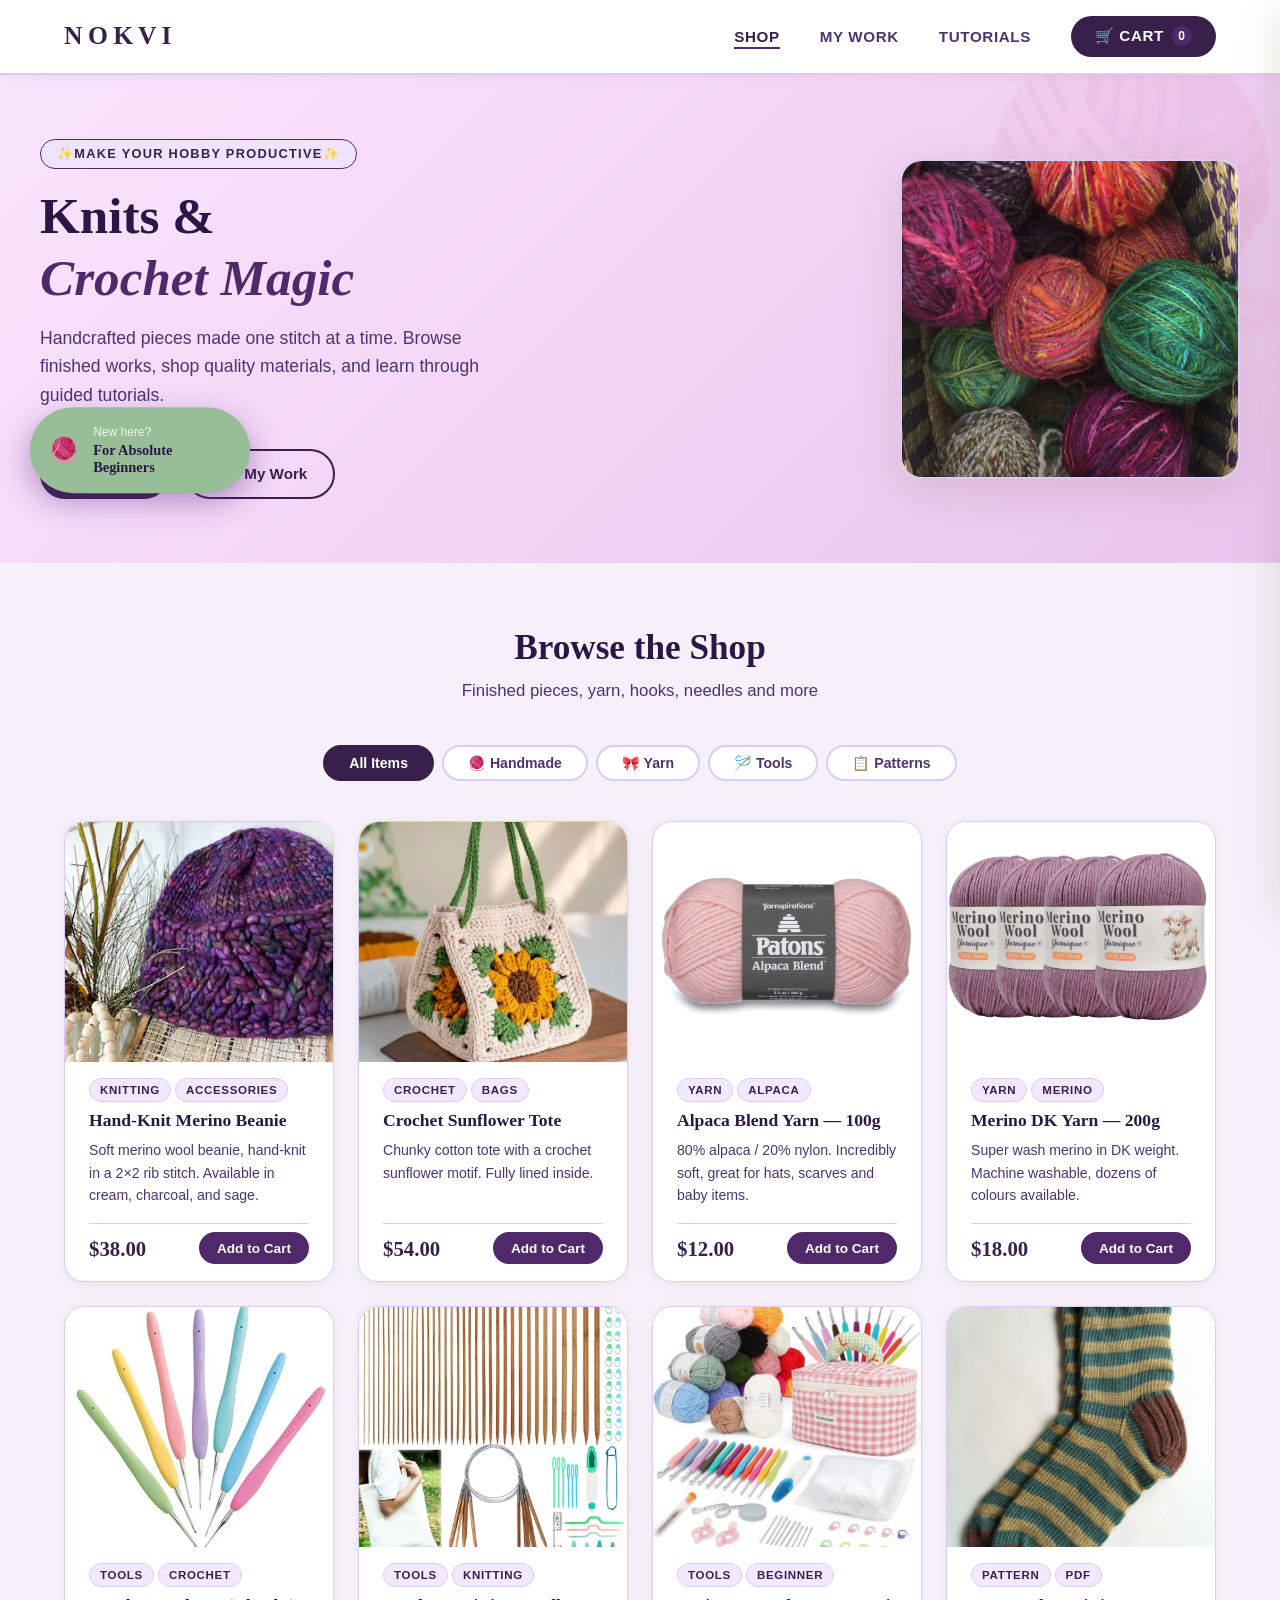
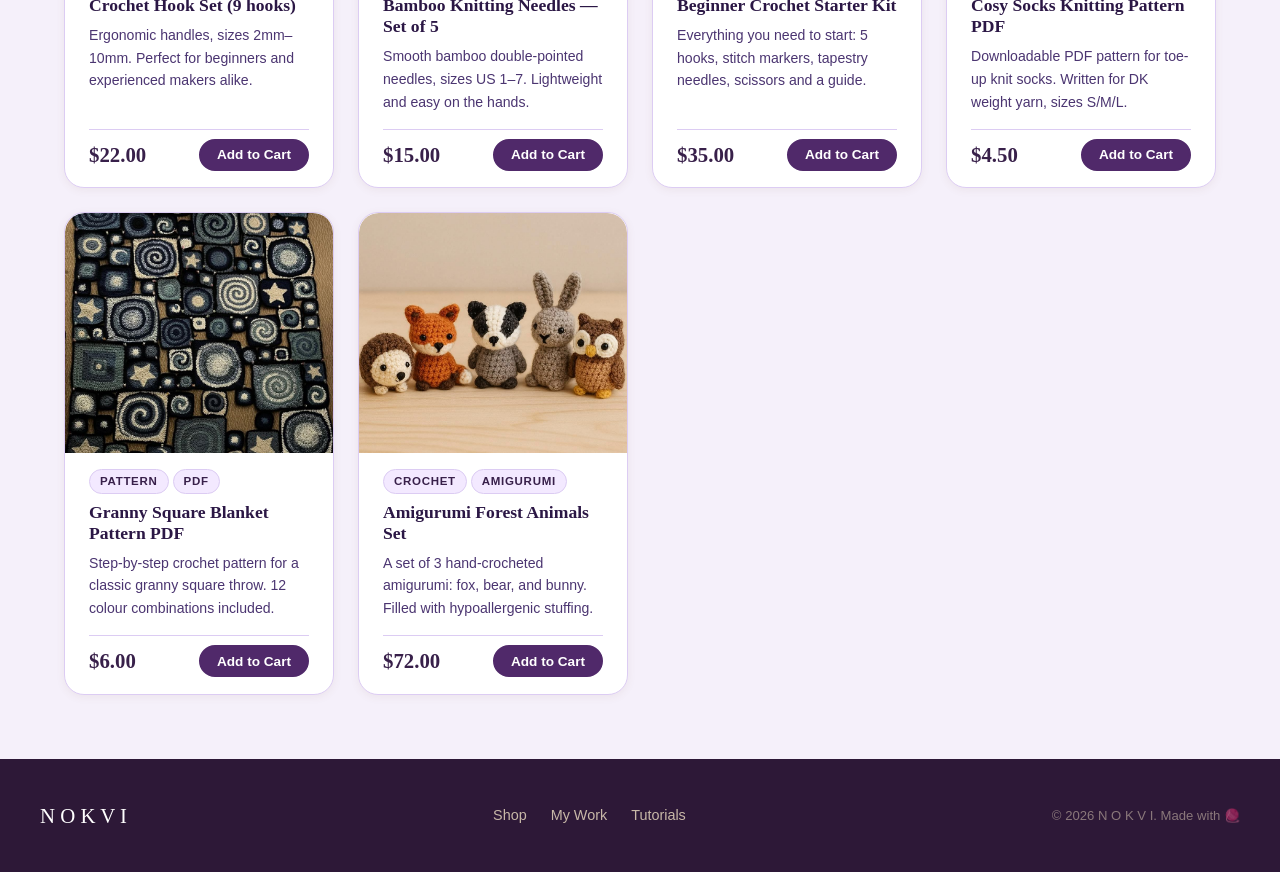
==== commit b84985fa: "float" ====
--- a/index.html
+++ b/index.html
@@ -33,6 +33,16 @@
       </button>
     </nav>
   </header>
+
+  <div class="beginner-float">
+  <a href="begginers.html" class="beginner-float__card">
+    <span class="beginner-float__icon">🧶</span>
+    <div>
+      <p class="beginner-float__small">New to knitting?</p>
+      <p class="beginner-float__title">Beginner's Guide →</p>
+    </div>
+  </a>
+</div>
 
   <!-- ===== HERO ===== -->
   <section class="hero">
--- a/css/base.css
+++ b/css/base.css
@@ -268,6 +268,56 @@
 }
 
 .btn--full { width: 100%; }
+
+.beginner-float {
+  position: fixed;
+  top: 50%;
+  left: 30px;
+  transform: translateY(-50%);
+  z-index: 999;
+}
+.beginner-float__card {
+  display: flex;
+  align-items: center;
+  gap: 14px;
+  background: #98be98;
+  color: white;
+  text-decoration: none;
+  padding: 1rem 1.2rem;
+  border-radius: 999px;
+  box-shadow: 0 10px 30px rgba(91,45,130,0.25);
+  transition: transform 0.25s ease, box-shadow 0.25s ease;
+  width: 220px;
+}
+
+.beginner-float__card:hover {
+  transform: translateY(-4px);
+  box-shadow: 0 15px 40px rgba(91,45,130,0.35);
+}
+
+.beginner-float__icon { font-size: 1.5rem; }
+
+.beginner-float__small {
+  margin: 0;
+  font-size: 0.75rem;
+  opacity: 0.85;
+}
+
+.beginner-float__title {
+  margin: 0;
+  font-size: 0.9rem;
+  font-weight: 700;
+}
+
+@media (max-width: 768px) {
+  .beginner-float {
+    left: auto;
+    right: 15px;
+    top: auto;
+    bottom: 20px;
+  }
+  .beginner-float__card { width: 180px; padding: 0.8rem; }
+}
 
 /* =============================================
    SECTION WRAPPER
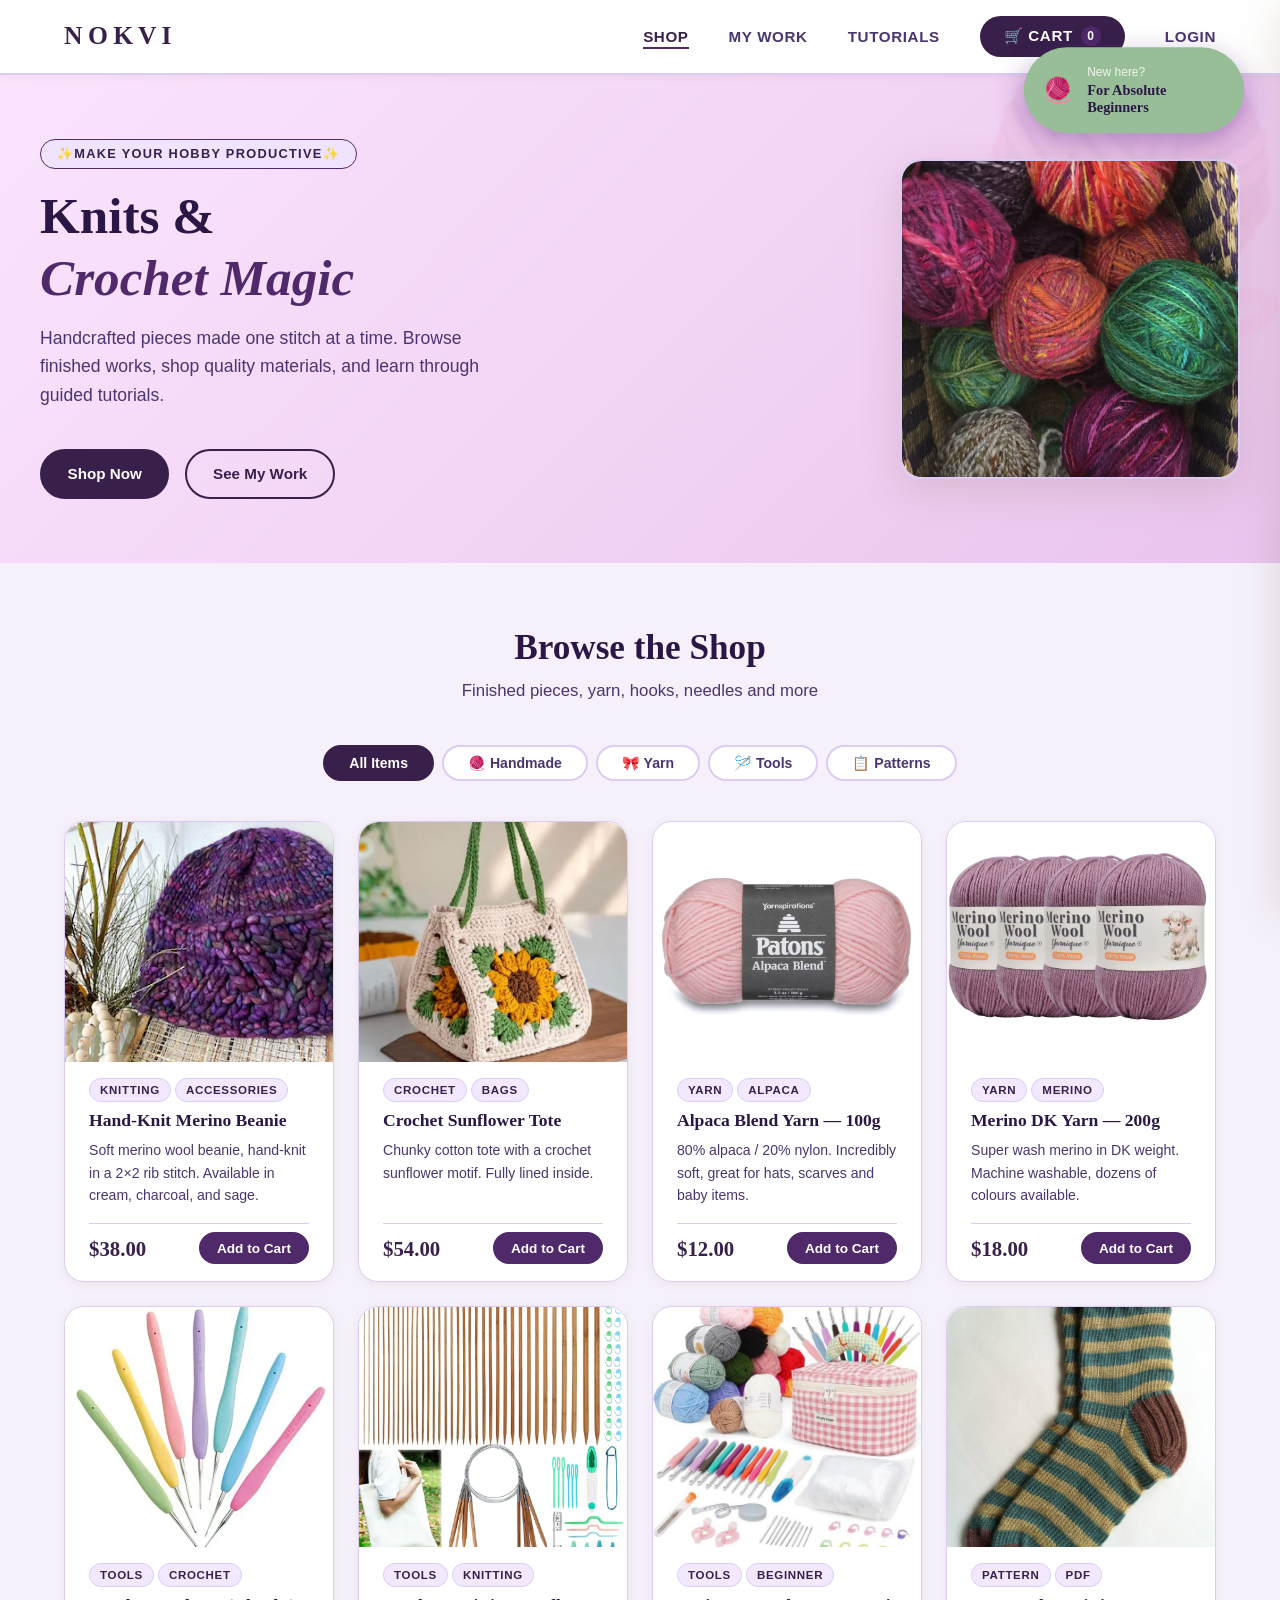
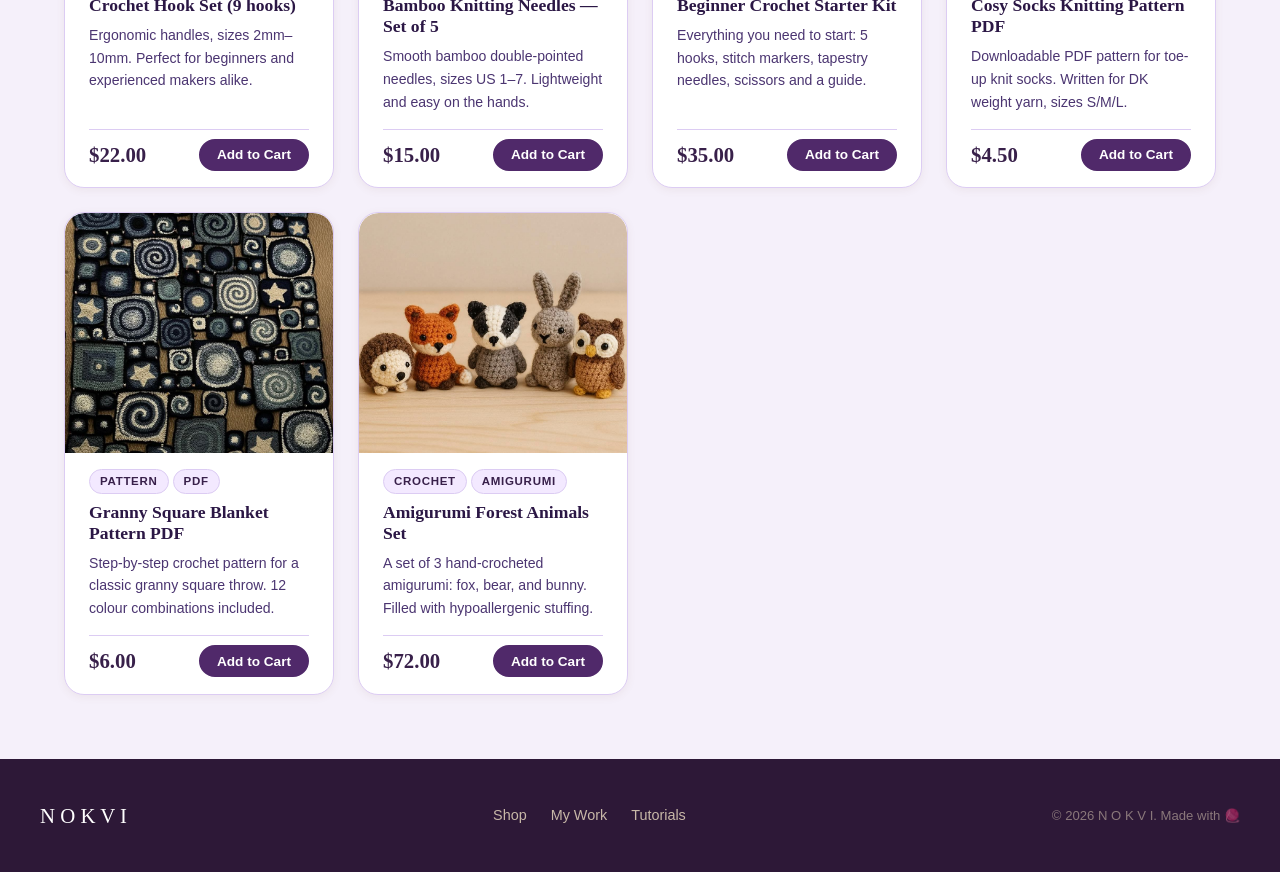
==== commit 399583b2: "login and all" ====
--- a/index.html
+++ b/index.html
@@ -27,6 +27,7 @@
             <span class="cart-count" id="cartCount">0</span>
           </a>
         </li>
+        <li><a href="login.html">Login</a></li>
       </ul>
       <button class="nav__hamburger" id="hamburger" aria-label="Toggle navigation">
         <span></span><span></span><span></span>
--- a/css/base.css
+++ b/css/base.css
@@ -271,8 +271,8 @@
 
 .beginner-float {
   position: fixed;
-  top: 50%;
-  left: 30px;
+  top: 10%;
+  left: 80%;
   transform: translateY(-50%);
   z-index: 999;
 }
@@ -307,6 +307,35 @@
   margin: 0;
   font-size: 0.9rem;
   font-weight: 700;
+}
+
+.filter-bar {
+  display: flex;
+  align-items: center;
+  gap: var(--space-sm);
+  flex-wrap: wrap;
+  margin-bottom: var(--space-xl);
+  justify-content: center;
+}
+
+.filter-btn {
+  padding: var(--space-sm) var(--space-lg);
+  border: 2px solid var(--color-border);
+  background: var(--color-surface);
+  color: var(--color-text-muted);
+  border-radius: var(--radius-full);
+  font-size: 0.88rem;
+  font-weight: 600;
+  cursor: pointer;
+  transition: all var(--transition);
+  font-family: var(--font-body);
+}
+
+.filter-btn:hover,
+.filter-btn.active {
+  border-color: var(--color-primary);
+  background: var(--color-primary);
+  color: white;
 }
 
 @media (max-width: 768px) {
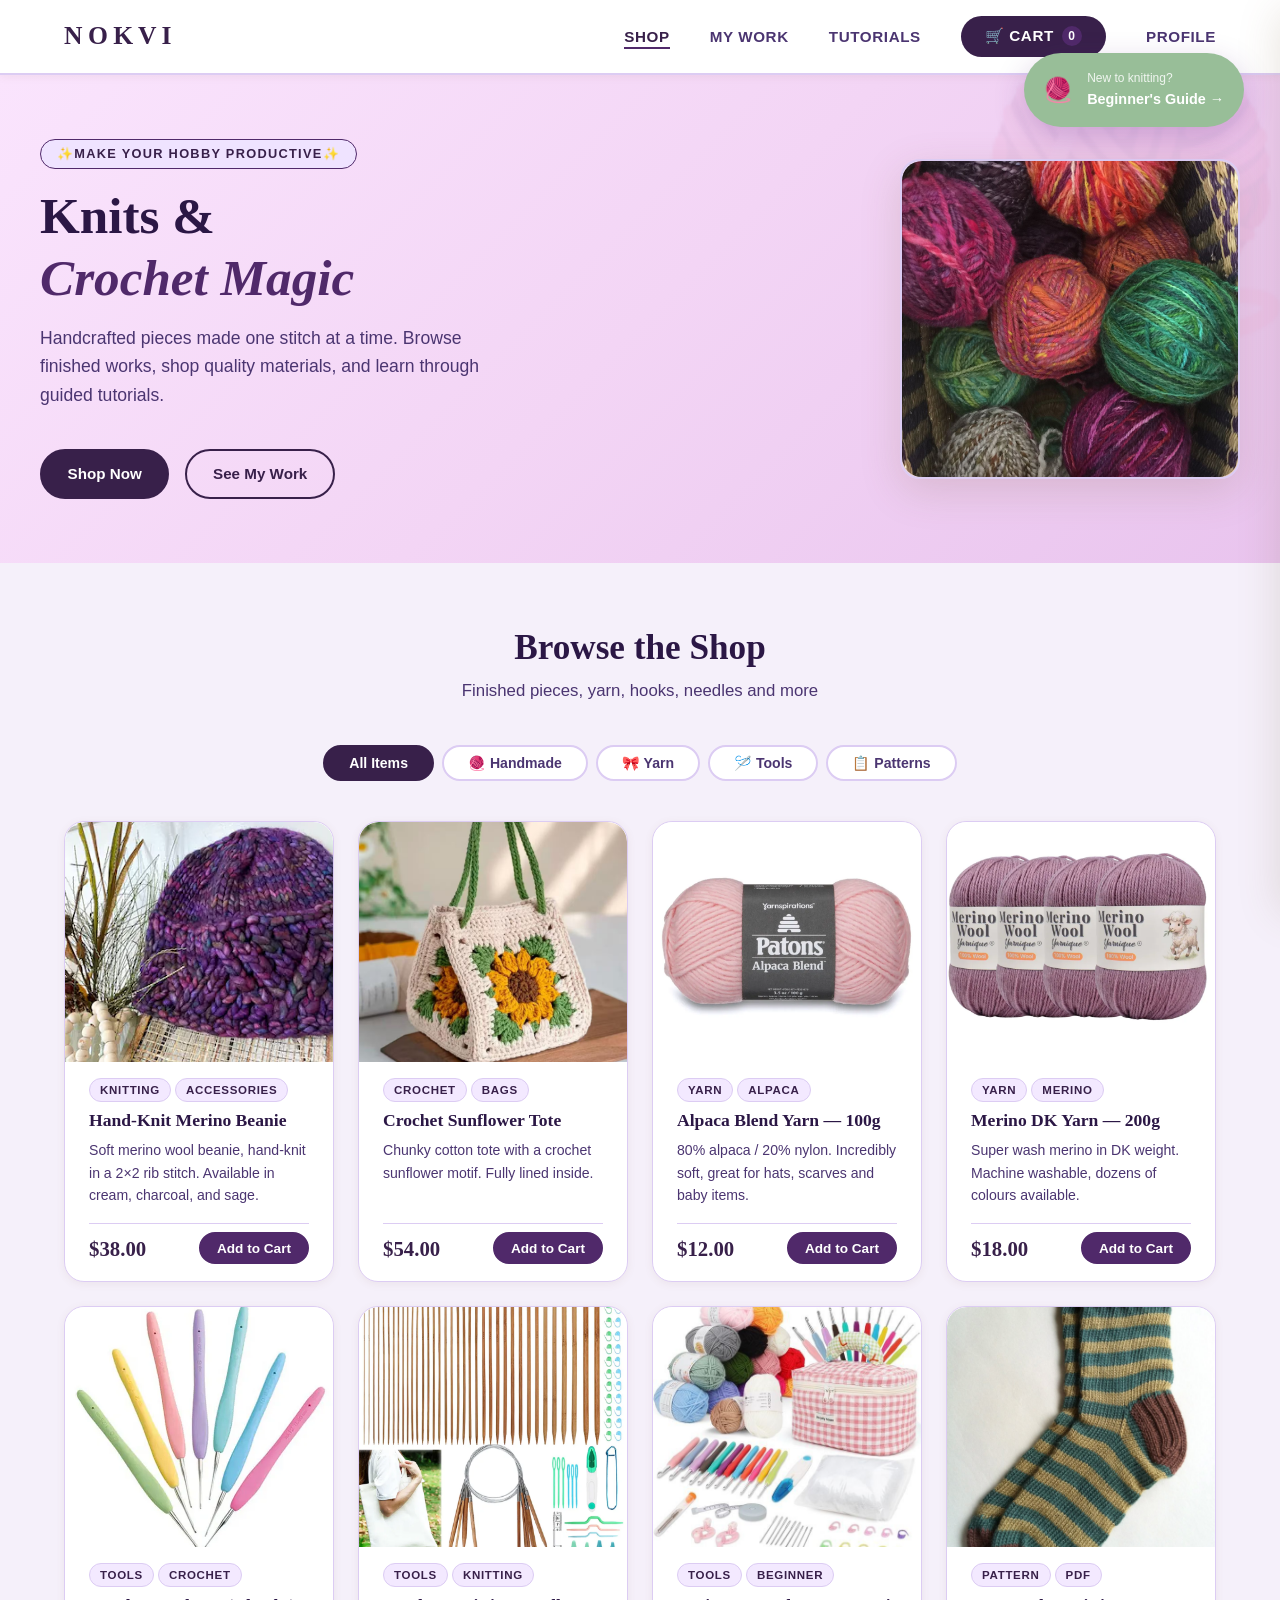
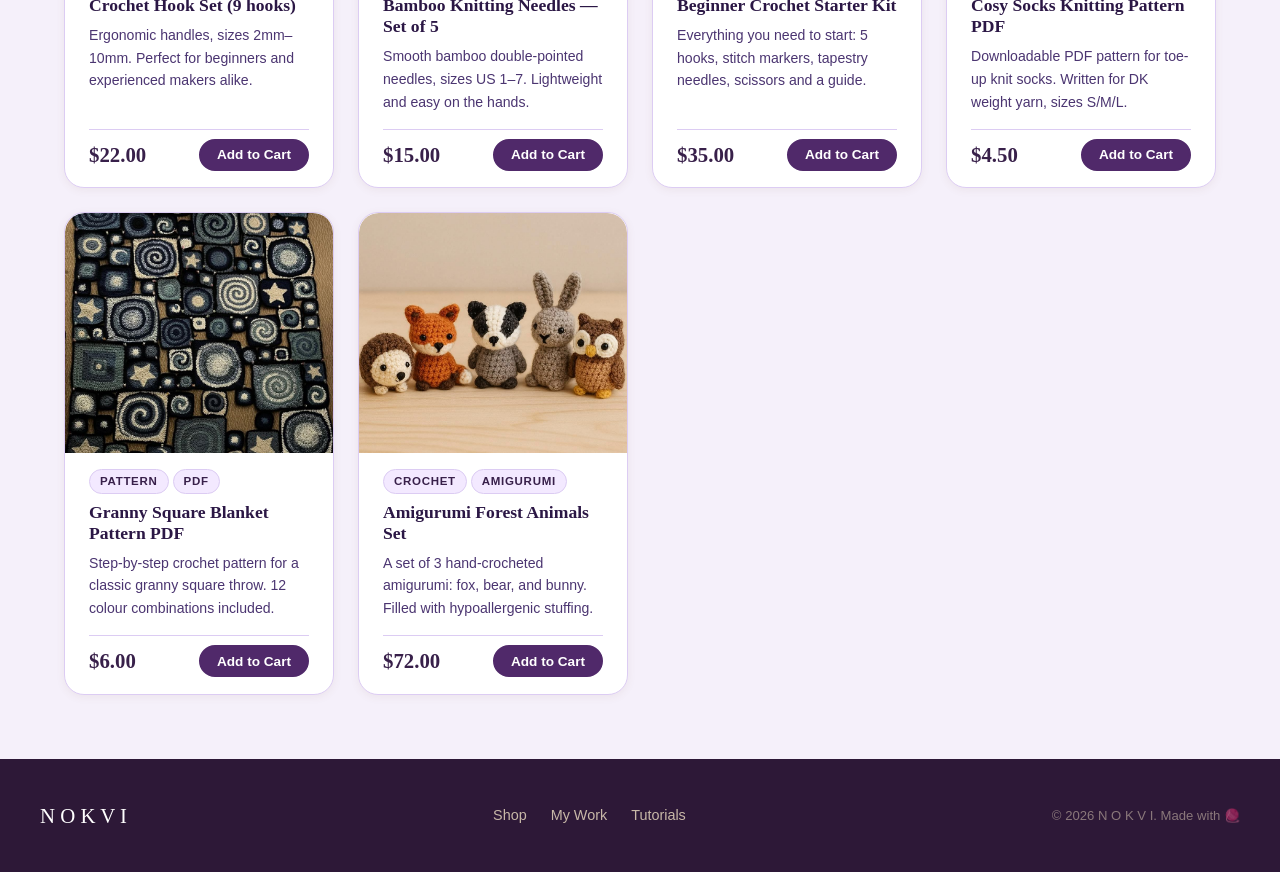
==== commit 4a2a1d64: "login and absolute all" ====
--- a/index.html
+++ b/index.html
@@ -11,6 +11,7 @@
   <link rel="stylesheet" href="css/base.css">
   <link rel="stylesheet" href="css/home.css">
 </head>
+
 <body>
 
   <!-- ===== HEADER ===== -->
@@ -27,7 +28,7 @@
             <span class="cart-count" id="cartCount">0</span>
           </a>
         </li>
-        <li><a href="login.html">Login</a></li>
+        <li><a href="saved.html" id="profileLink">Profile</a></li>
       </ul>
       <button class="nav__hamburger" id="hamburger" aria-label="Toggle navigation">
         <span></span><span></span><span></span>
@@ -123,10 +124,9 @@
   </footer>
 
   <script type="module" src="js/main.js"></script>
-
+<!--
   <div class="beginner-float">
-
-  <a href="begginers.html" class="beginner-float__card">
+    <a href="begginers.html" class="beginner-float__card">
 
     <div class="beginner-float__icon">🧶</div>
 
@@ -138,12 +138,21 @@
       <h3 class="beginner-float__title">
         For Absolute Beginners
       </h3>
-    </div>
+    </div> -->
 
   </a>
 
 </div>
  
 
+<script type="module" src="js/main.js"></script>
+
+  <script>
+    const user = localStorage.getItem('user');
+    const profileLink = document.getElementById('profileLink');
+    if (profileLink && user) profileLink.textContent = user;
+  </script>
+
+
 </body>
 </html>
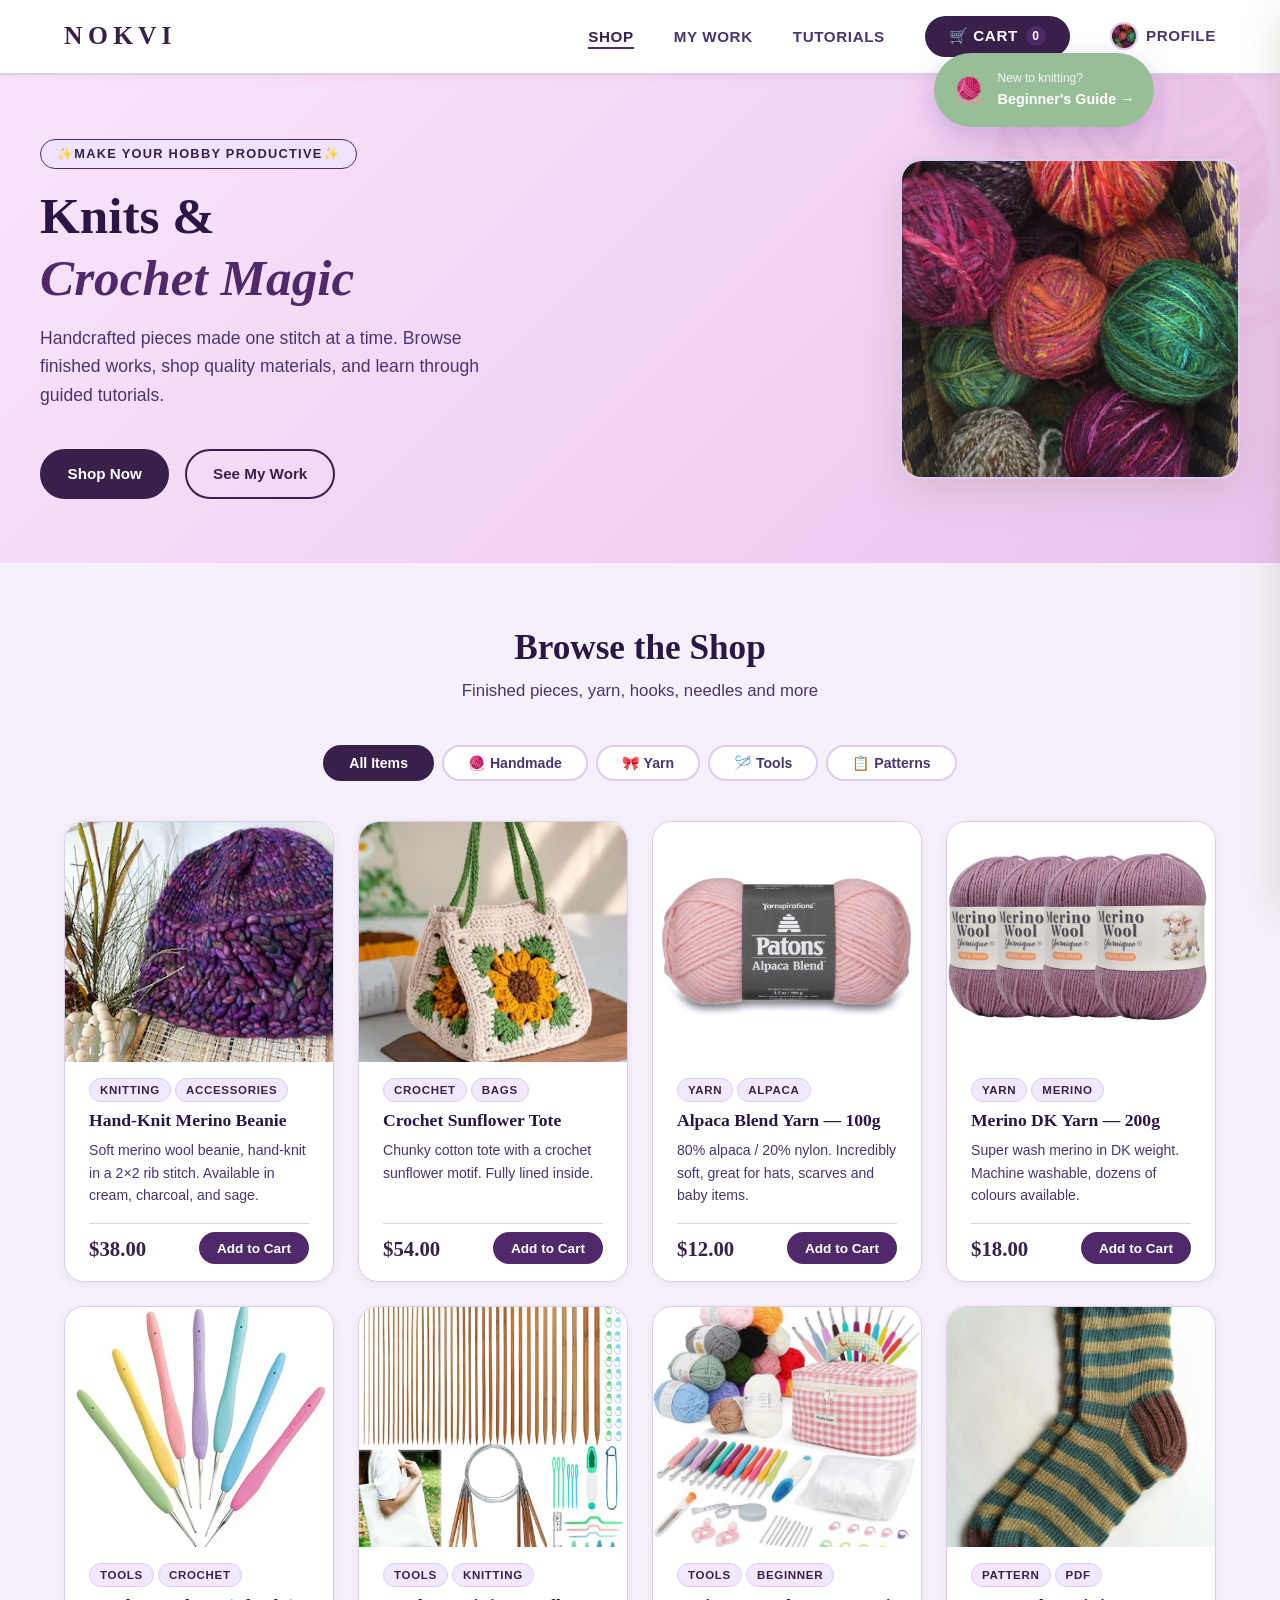
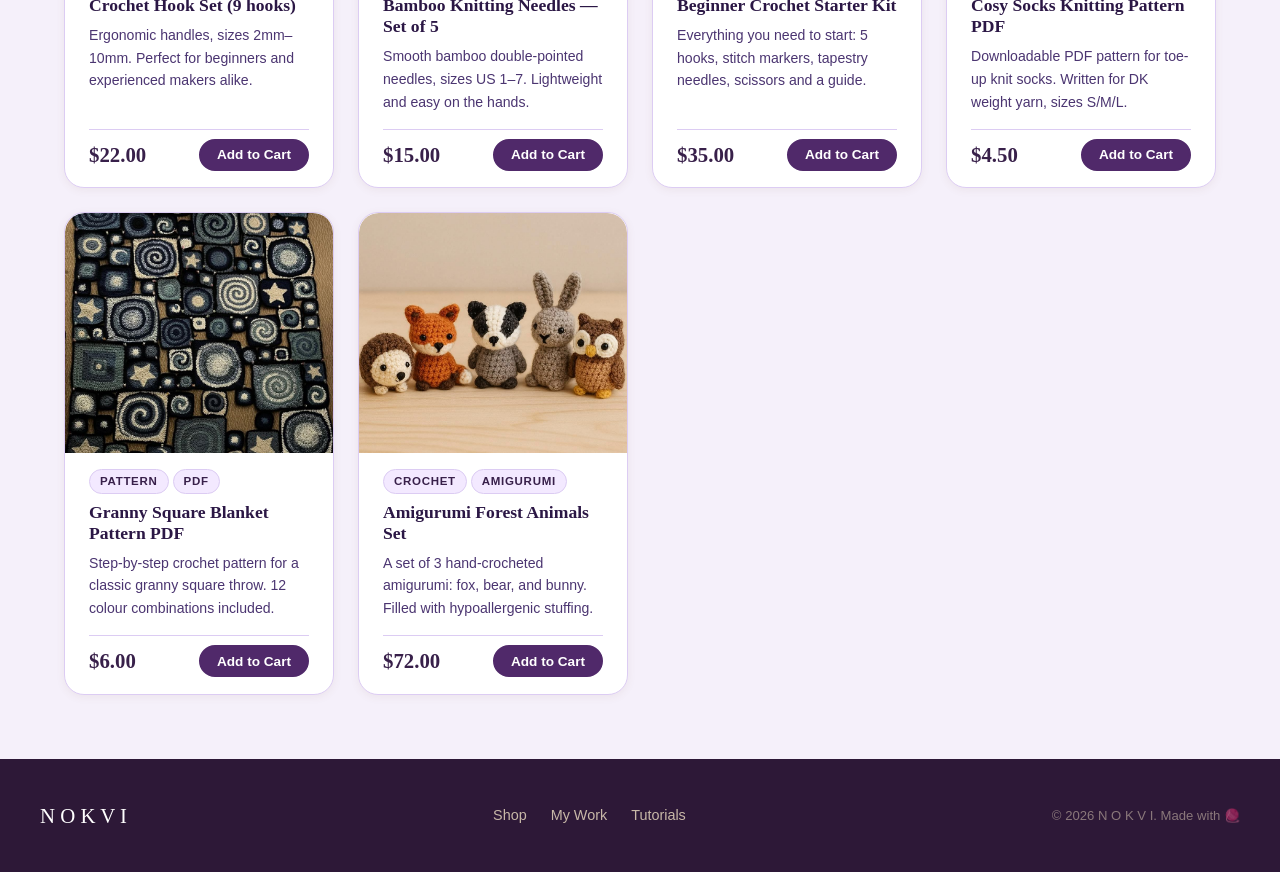
==== commit 475c5f86: "added orders in profile" ====
--- a/index.html
+++ b/index.html
@@ -28,8 +28,12 @@
             <span class="cart-count" id="cartCount">0</span>
           </a>
         </li>
-        <li><a href="saved.html" id="profileLink">Profile</a></li>
-      </ul>
+<li>
+  <a href="saved.html" id="profileLink" class="nav__profile">
+    <img id="navAvatar" src="assets/basket_of_yarn.jpg" alt="Profile" class="nav__avatar" />
+    <span id="profileName">Profile</span>
+  </a>
+</li>      </ul>
       <button class="nav__hamburger" id="hamburger" aria-label="Toggle navigation">
         <span></span><span></span><span></span>
       </button>
@@ -146,13 +150,14 @@
  
 
 <script type="module" src="js/main.js"></script>
-
-  <script>
-    const user = localStorage.getItem('user');
-    const profileLink = document.getElementById('profileLink');
-    if (profileLink && user) profileLink.textContent = user;
-  </script>
-
+<script>
+  const user = localStorage.getItem('user');
+  const avatar = localStorage.getItem('userAvatar');
+  const profileName = document.getElementById('profileName');
+  const navAvatar = document.getElementById('navAvatar');
+  if (profileName && user) profileName.textContent = user;
+  if (navAvatar && avatar) navAvatar.src = avatar;
+</script>
 
 </body>
 </html>
--- a/css/base.css
+++ b/css/base.css
@@ -203,6 +203,20 @@
   background: var(--color-primary);
   border-radius: 2px;
   transition: var(--transition);
+}
+
+.nav__profile {
+  display: flex;
+  align-items: center;
+  gap: var(--space-sm);
+}
+
+.nav__avatar {
+  width: 28px;
+  height: 28px;
+  border-radius: 50%;
+  object-fit: cover;
+  border: 2px solid var(--color-border);
 }
 
 /* =============================================
@@ -272,7 +286,7 @@
 .beginner-float {
   position: fixed;
   top: 10%;
-  left: 80%;
+  left: 73%;
   transform: translateY(-50%);
   z-index: 999;
 }
